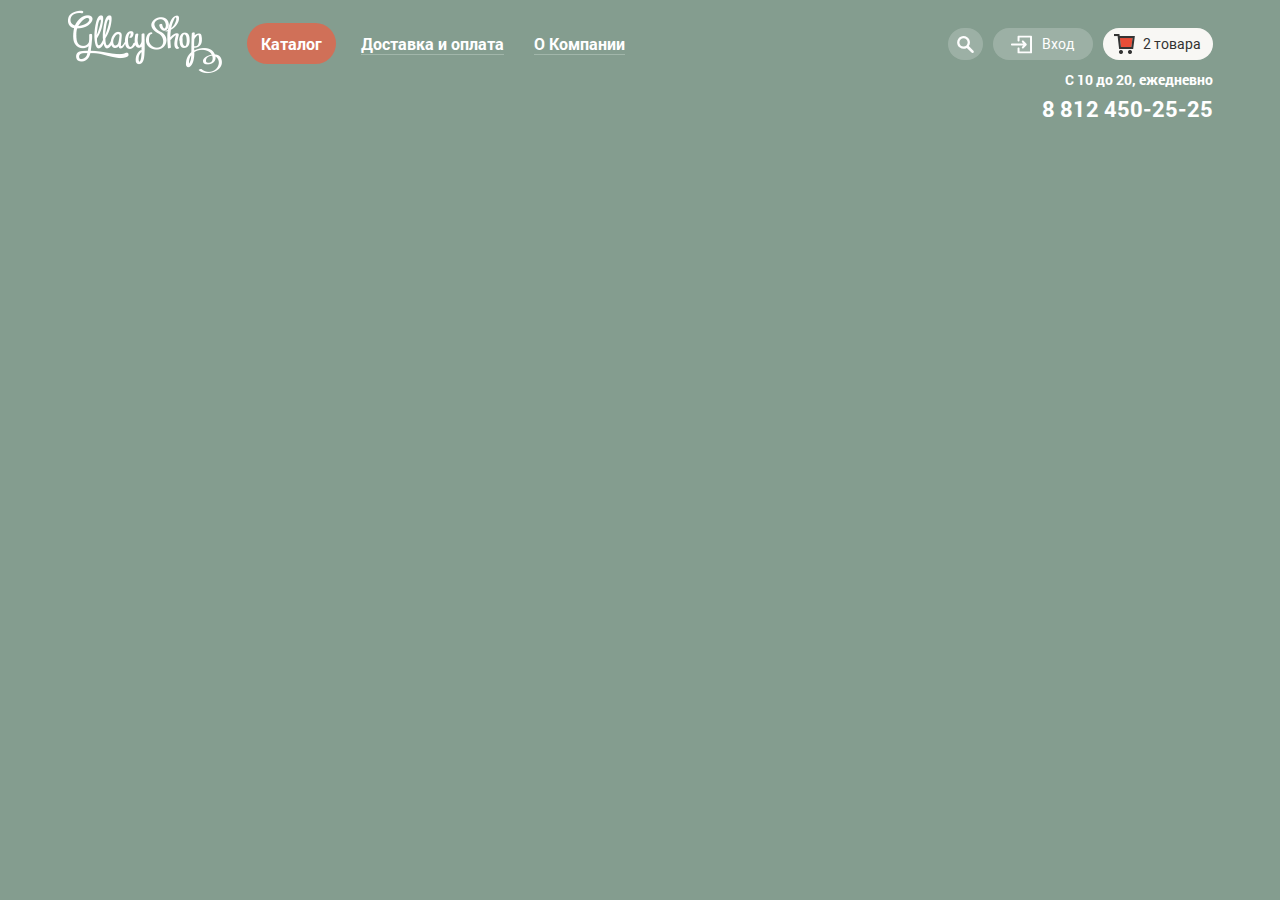
==== catalog.html @ 65743a1e "сделана корзина и написал скрипт под нее" ====
<!DOCTYPE html>
<html lang="ru">

<head>
	<meta charset="UTF-8">
	<meta name="viewport" content="width=device-width, initial-scale=1.0">
	<link rel="stylesheet" type="text/css" href="/css/normalize.css">
	<link rel="stylesheet" type="text/css" href="/css/style.css">
	<title>Каталог Gllacy</title>
</head>


<body>
	<header class="header">
		<div class="wrap">
			<nav class="header__menu">
				<ul class="menu-left">
					<li class="menu-left__item menu-left__logo"><a href="index.html"><img src="/img/header-logo.svg"
								alt="Логотип"></a>
					</li>
					<li class="menu-left__item menu-left__submenu"><a href="#"
							class="menu-left__link menu-left__active">Каталог</a>
						<ul class="submenu">
							<li class="submenu__item submenu__underline"><a href="#" class="submenu__link submenu__active">Новинки
								</a></li>
							<li class="submenu__item"><a href="#" class="submenu__link ">Сливочное</a></li>
							<li class="submenu__item"><a href="#" class="submenu__link ">Щербеты</a></li>
							<li class="submenu__item"><a href="#" class="submenu__link s">Фруктовый лед
								</a></li>
							<li class="submenu__item"><a href="#" class="submenu__link ">Мелорин
								</a></li>
						</ul>
					</li>
					<li class="menu-left__item"><a href="#" class="menu-left__link">Доставка и оплата</a></li>
					<li class="menu-left__item"><a href="#" class="menu-left__link">О Компании</a></li>
				</ul>
				<div class="menu-right-box">
					<ul class="menu-right">
						<li class="menu-right__item">
							<form action="#" class="search-form">
								<div class="btn-search">
									<input type="text" placeholder="Что ищем?">
								</div>
							</form>
							<button class="search"></button>
						</li>
						<li class="menu-right__item">
							<button class="login">Вход</button>
							<form action="#" class="login-form">
								<div class="login-box">
									<div class="input-box">
										<input type="text" placeholder="Электронная почта">
										<input type="text" placeholder="Пароль">
									</div>
									<div class="link-box">
										<button class="link-box__btn">Войти</button>
										<div class="link">
											<a href="#">Забыли пароль?</a>
											<a href="#">Новая регистрация</a>
										</div>
									</div>
								</div>
							</form>
						</li>
						<li class="menu-right__item menu-right__active"><button class="cart-active">2 товара</button>
							<form action="#" class="cart-form">
								<div class="cart-box">
									<ul class="cart-list">
										<li class="cart-list__items">
											<div class="cart-list__remove"><img src="/img/cart_close.svg" alt="Закрыть"></div>
											<div class="cart-list__img"><img src="/img/cart-img_1.png" alt="Мороженое"></div>
											<span class="cart-list__name">Пломбир с апельсиновым джемом</span>
											<span class="cart-list__weight">1,5 кг х <span class="price">200 руб.</span></span>
											<span class="cart-list__price">300 руб.</span>
										</li>
										<li class="cart-list__items">
											<div class="cart-list__remove"><img src="/img/cart_close.svg" alt="Закрыть"></div>
											<div class="cart-list__img"><img src="/img/cart-img_2.png" alt="Мороженое"></div>
											<span class="cart-list__name">Клубничный пломбир с присыпкой <br> из белого шоколада</span>
											<span class="cart-list__weight">1,5 кг х <span class="price">300 руб.</span></span>
											<span class="cart-list__price">450 руб.</span>
										</li>
									</ul>
									<span class="total">Итого: 750 руб</span>
									<button class="cart-list__btn">Оформить заказ</button>
								</div>
							</form>
						</li>
					</ul>
					<div class="time-job">
						<span class="time-job__time">С 10 до 20, ежедневно</span>
						<span class="time-job__tell">8 812 450-25-25</span>
					</div>
				</div>
			</nav>
		</div>
	</header>
	<script src="js/catalog.js"></script>
</body>

</html>
---- css/style.css ----
@font-face {
		font-family: "Roboto";
		src: url("/fonts/roboto.woff2") format("woff2"), url("/fonts/roboto.woff") format("woff");
		font-style: normal;
		font-weight: 400;
}
@font-face {
		font-family: "Roboto";
		src: url("/fonts/robotomedium.woff2") format("woff2"), url("/fonts/robotomedium.woff") format("woff");
		font-style: normal;
		font-weight: 500;
}
@font-face {
		font-family: "Roboto";
		src: url("/fonts/robotobold.woff2") format("woff2"), url("/fonts/robotobold.woff") format("woff");
		font-style: normal;
		font-weight: 700;
}
* {
		margin: 0;
		padding: 0;
		list-style: none;
		text-decoration: none;
		box-sizing: border-box;
}

body {
		color: #ffffff;
		font-family: "Roboto", sans-serif;
		font-size: 16px;
		font-weight: 400;
		background-color: #849d8f;
}

.body {
		position: relative;
}

.feedback {
		display: none;
		position: absolute;
		top: 15%;
		left: 50%;
		margin: 0 0 0 -240px;
		z-index: 200;
}

.form-feedback {
		width: 480px;
		background-color: #f8f7f4;
		border-radius: 10px;
}
.form-feedback__inner {
		position: relative;
		padding: 16px 17px 27px 24px;
}
.form-feedback__title {
		margin-bottom: 24px;
		color: #323232;
		font-size: 1.5em;
		font-weight: 500;
}
.form-feedback__close-btn {
		position: absolute;
		top: 17px;
		right: 17px;
		background-color: transparent;
		border: none;
		outline: none;
		cursor: pointer;
}
.form-feedback__input input {
		display: block;
		width: 267px;
		margin-bottom: 20px;
		padding: 12px 15px 12px 15px;
		color: #999999;
		border: 1px solid rgba(178, 178, 178, 0.52);
		background-color: #ffffff;
		border-radius: 5px;
}
.form-feedback__input input::placeholder {
		color: #999999;
}
.form-feedback__commmit {
		display: block;
		margin-bottom: 25px;
		padding: 12px 15px;
		color: #999999;
		background-color: #ffffff;
		border: 1px solid rgba(178, 178, 178, 0.52);
		border-radius: 5px;
}
.form-feedback__commmit::placeholder {
		color: #999999;
}
.form-feedback__submit {
		width: 139px;
		padding: 14px 0;
		color: #fefefe;
		font-size: 1.13em;
		font-weight: 700;
		text-align: center;
		box-shadow: 0 2px 2px rgba(172, 16, 0, 0.64);
		background-color: #e84d37;
		background-image: linear-gradient(to top, #e74a35 0%, #f26843 100%);
		border: none;
		border-radius: 30px;
		outline: none;
		transform: translateX(300px);
		cursor: pointer;
}
.form-feedback__submit:hover {
		box-shadow: 0 2px 2px #ac1000;
		background-image: linear-gradient(to top, #f17d64 0%, #f26843 100%);
}
.form-feedback__submit:active {
		box-shadow: inset 0 2px 2px #942718;
		background-image: linear-gradient(to top, #f26843 0%, #e74a35 100%);
}

.overlay {
		width: 100%;
		height: 100%;
		background-image: url("/img/overlay.png");
}

.wrap {
		width: 100%;
		max-width: 1165px;
		margin: 0 auto;
		padding-left: 10px;
		padding-right: 10px;
}

.visually-hidden {
		position: absolute;
		bottom: 0;
		left: 0;
		width: 1px;
		height: 1px;
		overflow: hidden;
		clip: rect(0 0 0 0);
}

.header__menu {
		display: flex;
		justify-content: space-between;
		padding-top: 10px;
}

.menu-left {
		width: 55.0218340611%;
		display: flex;
		justify-content: flex-start;
		align-items: center;
}
.menu-left__item {
		position: relative;
}
.menu-left__link {
		color: #ffffff;
		font-weight: 700;
		border-bottom: 1px solid #a1b6aa;
}
.menu-left__link:hover {
		padding: 10px 14px;
		color: #323232;
		text-align: center;
		background-color: #f7f6f3;
		border: none;
		border-radius: 30px;
		transition: all 0.5s ease-out;
}
.menu-left__link:active {
		box-shadow: inset 0 2px 1px #696969;
		background-color: #f8f7f4;
		transition: all 0.3s ease-out;
}
.menu-left__submenu:hover .submenu {
		display: block;
}
.menu-left__item:nth-child(3) {
		margin-left: 25px;
		margin-right: 30px;
}
.menu-left__logo {
		margin-right: 25px;
		/* 		img {
			max-width: 100%;
		} */
}

.submenu {
		position: absolute;
		top: 30px;
		left: -5px;
		z-index: 100;
		display: none;
		min-width: 145px;
		box-shadow: 0 20px 20px rgba(0, 0, 0, 0.4);
		background-color: #f8f7f4;
		border-radius: 10px;
		border-top: 3px solid #91ac9d;
}
.submenu__item {
		padding: 10px 0;
		cursor: pointer;
}
.submenu__item:not(:first-child):hover {
		background-color: #fbded7;
}
.submenu__item:not(:first-child):active {
		background-color: #f6b5a5;
}
.submenu__underline {
		position: relative;
}
.submenu__underline::after {
		position: absolute;
		top: 35px;
		left: 10px;
		content: "";
		width: 128px;
		height: 1px;
		background-color: #d1d0ce;
}
.submenu__link {
		padding-left: 20px;
		color: #323232;
		font-size: 0.85em;
}
.submenu__active {
		font-weight: 700;
}

.menu-right-box {
		width: 23.1441048035%;
		position: relative;
		display: flex;
		flex-direction: column;
		justify-content: center;
}

.time-job {
		position: absolute;
		top: 90%;
		right: 0;
		display: flex;
		flex-direction: column;
		text-align: right;
}
.time-job__time {
		margin-bottom: 8px;
		font-size: 0.87em;
		font-weight: 700;
}
.time-job__tell {
		font-size: 1.38em;
		font-weight: 700;
}

.menu-right {
		position: relative;
		display: flex;
		justify-content: space-between;
}
.menu-right__item {
		min-width: 100px;
		margin-right: 10px;
		padding: 8px 0;
		font-size: 0.87em;
		font-weight: 500;
		text-align: center;
		background-color: rgba(255, 255, 255, 0.2);
		border-radius: 20px;
		cursor: pointer;
}
.menu-right__item:first-child {
		position: relative;
		min-width: 35px;
}
.menu-right__item:nth-child(2) {
		position: relative;
}
.menu-right__item:last-child {
		margin-right: 0;
}
.menu-right__item:hover {
		background-color: #f8f7f4;
		transition: all 0.5s ease-out;
}
.menu-right__item:hover .login:before {
		background-image: url("/img/login-hover.svg");
		transition: all 0.5s ease-out;
}
.menu-right__item:hover .login {
		color: #323232;
		transition: all 0.5s ease-out;
}
.menu-right__item:hover .search {
		background-image: url("/img/loupe-hover.svg");
		transition: all 0.5s ease-out;
}
.menu-right__item:hover .cart::before {
		background-image: url("/img/cart-hover.svg");
		transition: all 0.5s ease-out;
}
.menu-right__item:hover .cart {
		color: #323232;
		transition: all 0.5s ease-out;
}
.menu-right__item:active {
		box-shadow: inset 0 2px 1px #696969;
		background-color: #f8f7f4;
		transition: all 0.3s ease-out;
}

.search {
		position: absolute;
		margin: 0;
		padding: 0;
		top: 8px;
		left: 9px;
		display: block;
		width: 17px;
		height: 17px;
		background-image: url("/img/loupe.svg");
		background-color: transparent;
		border: none;
		cursor: pointer;
}

.login {
		position: relative;
		margin-left: 21px;
		padding-left: 10px;
		color: #ffffff;
		background-color: transparent;
		border: none;
		cursor: pointer;
}

.login::before {
		position: absolute;
		top: -2px;
		left: -21px;
		display: block;
		width: 21px;
		height: 20px;
		content: "";
		background-image: url("/img/login.svg");
}

.cart {
		position: relative;
		margin-left: 21px;
		padding-left: 8px;
		color: #ffffff;
		background-color: transparent;
		border: none;
		cursor: pointer;
}

.cart::before {
		position: absolute;
		top: -2px;
		left: -21px;
		display: block;
		width: 21px;
		height: 20px;
		content: "";
		background-image: url("/img/cart.svg");
}

.btn-search {
		display: none;
		position: absolute;
		z-index: 100;
		top: 40px;
		right: 0;
		width: 341px;
		padding: 20px 15px;
		box-shadow: 0 20px 20px rgba(0, 0, 0, 0.4);
		background-color: #f8f7f4;
		border-radius: 10px;
}
.btn-search input {
		width: 100%;
		padding: 15px 0 15px 15px;
		color: #999999;
		border: 1px solid #d3d3d2;
		border-radius: 10px;
}
.btn-search input::placeholder {
		color: #999999;
		font-size: 0.87em;
		font-weight: 400;
}

.login-form {
		display: none;
		width: 280px;
		position: absolute;
		top: 35px;
		right: 2px;
		box-shadow: 0 20px 20px rgba(0, 0, 0, 0.4);
		background-color: #f8f7f4;
		border-radius: 10px;
		z-index: 100;
}

.login-box {
		width: 100%;
		padding: 20px 20px 22px 19px;
}

.input-box {
		display: flex;
		flex-direction: column;
}
.input-box input {
		width: 100%;
		margin-bottom: 20px;
		padding: 15px 0;
		padding-left: 15px;
		color: #999999;
		font-size: 0.87em;
		font-weight: 400;
		border: 1px solid #d3d3d2;
		border-radius: 10px;
}
.input-box input::placeholder {
		color: #999999;
		font-size: 1em;
		font-weight: 400;
}

.link-box {
		display: flex;
		justify-content: space-between;
}
.link-box__btn {
		min-width: 100px;
		padding: 15px 0;
		color: #fefefe;
		font-size: 1.3em;
		font-weight: 700;
		text-align: center;
		box-shadow: 0 1px 2px #ac1000;
		background-color: #e84d37;
		background-image: linear-gradient(to top, #e74a35 0%, #f26843 100%);
		border: none;
		border-radius: 18px;
		outline: none;
		cursor: pointer;
}
.link-box__btn:hover {
		box-shadow: 0 2px 2px #ac1000;
		background-color: rgba(255, 255, 255, 0.2);
		background-color: #ffffff;
		background-image: linear-gradient(to top, #e74a35 0%, #f26843 100%);
		transition: all 0.3s ease-out 0.1s;
}
.link-box__btn:active {
		box-shadow: inset 0 2px 2px #942718;
		background-color: rgba(0, 0, 0, 0.07);
		background-color: #ffffff;
		background-image: linear-gradient(to top, #f26843 0%, #e74a35 100%);
		transition: all 0.3s ease-out 0.1s;
}

.link {
		display: flex;
		flex-direction: column;
		justify-content: center;
}
.link a {
		margin-bottom: 8px;
		text-align: left;
		color: #323232;
		font-size: 0.95em;
		text-decoration: underline;
}
.link a:last-child {
		margin-bottom: 0;
}
.link a:hover, .link a:active {
		color: #e84d37;
}

.menu-left__active {
		padding: 10px 14px;
		color: #ffffff;
		text-align: center;
		background-color: #d07058;
		border: none;
		border-radius: 30px;
}

.menu-right__active {
		width: 117px;
		background-color: #f8f7f4;
}

.menu-right__active:active {
		box-shadow: inset 0 2px 1px #696969;
		background-color: #f8f7f4;
		transition: all 0.3s ease-out;
}

.cart-active {
		position: relative;
		margin-left: 21px;
		padding-left: 8px;
		color: #323232;
		background-color: transparent;
		border: none;
		cursor: pointer;
}

.cart-active::before {
		position: absolute;
		top: -2px;
		left: -21px;
		display: block;
		width: 21px;
		height: 20px;
		content: "";
		background-image: url("/img/cart_active.svg");
}

.cart-form {
		display: none;
		position: absolute;
		top: 35px;
		right: 0;
		width: 540px;
		box-shadow: 0 20px 20px rgba(0, 0, 0, 0.4);
		background-color: #f8f7f4;
		border-radius: 10px;
		z-index: 200;
}

.cart-box {
		padding: 20px 15px;
}

.cart-list {
		display: flex;
		flex-direction: column;
		border-bottom: 1px solid #cacac7;
}
.cart-list__items {
		display: flex;
		justify-content: space-between;
		align-items: center;
		margin-bottom: 15px;
		color: #323232;
		font-size: 0.93em;
		text-align: left;
		line-height: 1.3em;
}
.cart-list__items:nth-child(2) .cart-list__name {
		padding-top: 12px;
}
.cart-list__btn {
		width: 170px;
		padding: 13px 0;
		color: #fefefe;
		font-size: 1.3em;
		font-weight: 700;
		box-shadow: 0 1px 2px #ac1000;
		background-color: #e84d37;
		background-image: linear-gradient(to top, #e74a35 0%, #f26843 100%);
		border: none;
		border-radius: 30px;
		outline: none;
		transform: translateX(170px);
		cursor: pointer;
}
.cart-list__btn:hover {
		box-shadow: 0 2px 2px #ac1000;
		background-image: linear-gradient(to top, #f17d64 0%, #f26843 100%);
}
.cart-list__btn:active {
		box-shadow: inset 0 2px 2px #942718;
		background-image: linear-gradient(to top, #f26843 0%, #e74a35 100%);
}

.price {
		color: #999999;
}

.total {
		display: block;
		margin-top: 15px;
		margin-bottom: 15px;
		color: #323232;
		font-size: 1.1em;
		font-weight: 700;
		text-align: right;
}

.slider-box {
		position: relative;
		min-height: 565px;
}

.toggle-box {
		position: absolute;
		display: flex;
		bottom: 0;
		z-index: 50;
}

.toggle-off {
		display: block;
		width: 21px;
		height: 21px;
		margin-right: 10px;
		background-color: transparent;
		border: 1px solid #ffff;
		border-radius: 50%;
		cursor: pointer;
		transition: all 0.5s ease-out;
}

.toggle-off:last-child {
		margin-right: 0;
}

#radio-one:checked ~ .toggle-box .toggle-off:nth-child(1),
#radio-two:checked ~ .toggle-box .toggle-off:nth-child(2),
#radio-three:checked ~ .toggle-box .toggle-off:nth-child(3) {
		background-color: #fff;
}

#radio-one:hover ~ .toggle-box .toggle-off:nth-child(1),
#radio-two:hover ~ .toggle-box .toggle-off:nth-child(2),
#radio-three:hover ~ .toggle-box .toggle-off:nth-child(3) {
		background-color: #e0e0e0;
}

#radio-one:active ~ .toggle-box .toggle-off:nth-child(1),
#radio-two:active ~ .toggle-box .toggle-off:nth-child(2),
#radio-three:active ~ .toggle-box .toggle-off:nth-child(3) {
		background-color: #fff;
}

#radio-one:checked ~ .slider .slider__item:nth-child(1),
#radio-two:checked ~ .slider .slider__item:nth-child(2),
#radio-three:checked ~ .slider .slider__item:nth-child(3) {
		display: block;
}

.slider {
		width: 100%;
		display: flex;
		justify-content: row;
}
.slider__item:nth-child(1) {
		display: none;
}
.slider__item:nth-child(2) {
		display: none;
}
.slider__item:nth-child(3) {
		display: none;
}
.slider__title {
		position: relative;
		width: 58.2532751092%;
		margin: 0 auto;
		font-size: 3.75em;
		font-weight: 700;
		transform: translateY(350px);
		z-index: 20;
}
.slider__btn {
		position: relative;
		min-width: 280px;
		display: block;
		margin: 0 auto;
		padding: 15px 0;
		color: #ffff;
		text-shadow: 0 2px 5px rgba(160, 32, 11, 0.76);
		font-size: 2em;
		font-weight: 700;
		line-height: 1;
		text-align: center;
		box-shadow: 0 2px 2px rgba(172, 16, 0, 0.64);
		background-image: linear-gradient(to top, #e74a35 0%, #f26843 100%);
		border: none;
		outline: none;
		border-radius: 20px;
		transform: translateY(370px);
		cursor: pointer;
		z-index: 30;
}
.slider__btn:hover {
		box-shadow: 0 2px 2px #ac1000;
		background-image: linear-gradient(to top, #f17d64 0%, #f26843 100%);
}
.slider__btn:active {
		box-shadow: inset 0 2px 2px #942718;
		background-image: linear-gradient(to top, #f26843 0%, #e74a35 100%);
}

.slider-img {
		position: relative;
}
.slider-img__left {
		position: absolute;
		top: 40px;
		left: 245px;
		z-index: 4;
}
.slider-img__right {
		position: absolute;
		top: 90px;
		right: 250px;
		z-index: 2;
}
.slider-img__backlight {
		position: absolute;
		top: -80px;
		z-index: 1;
		pointer-events: none;
}

.banner-box {
		position: relative;
		display: flex;
		justify-content: space-between;
		margin: 40px 0;
		z-index: 100;
}

.banner__inner {
		padding: 20px;
}
.banner__title {
		margin-bottom: 20px;
		text-align: left;
		font-size: 2.19em;
		font-weight: 700;
}
.banner__text {
		margin-bottom: 45px;
		text-align: left;
		font-size: 1.13em;
		font-weight: 700;
}
.banner__btn {
		min-width: 165px;
		padding: 15px 0;
		color: #ffffff;
		text-align: center;
		font-size: 1.13em;
		font-weight: 700;
		box-shadow: 0 2px 2px rgba(172, 16, 0, 0.64);
		background-image: linear-gradient(to top, #e74a35 0%, #f26843 100%);
		border: none;
		border-radius: 20px;
		outline: none;
		transform: translateX(355px);
		cursor: pointer;
}
.banner__btn-right {
		min-width: 189px;
		transform: translateX(333px);
}
.banner__btn:hover {
		box-shadow: 0 2px 2px #ac1000;
		background-image: linear-gradient(to top, #f17d64 0%, #f26843 100%);
}
.banner__btn:active {
		box-shadow: inset 0 2px 2px #942718;
		background-image: linear-gradient(to top, #f26843 0%, #e74a35 100%);
}

.banner-left {
		flex-basis: 50%;
		margin-right: 20px;
		background-image: url("/img/banner_01.png");
		background-repeat: no-repeat;
}

.banner-right {
		flex-basis: 50%;
		background-image: url("/img/banner_02.png");
		background-repeat: no-repeat;
}

.ice-cream {
		margin-bottom: 40px;
}
.ice-cream__container {
		display: flex;
		justify-content: space-between;
}
.ice-cream__link {
		color: #ffff;
		font-weight: 500;
		border-bottom: 1px solid #8fa699;
}
.ice-cream__link:hover {
		color: #ffbc9e;
}
.ice-cream__link:active {
		color: #ffbc9e;
		border-bottom: none;
}

.ice-cream-item {
		flex-basis: 50%;
		margin-right: 25px;
		text-align: center;
}

.ice-cream-item:last-child {
		margin-right: 0;
}

.icer-cream__img {
		position: relative;
		margin-bottom: 20px;
		text-align: left;
}

.ice-cream-price {
		position: absolute;
		left: 0;
		bottom: 0;
		font-size: 2.63em;
		font-weight: 700;
		text-shadow: 1px 1px 3px rgba(49, 50, 53, 0.5);
}

.ice-cream-weight {
		font-size: 0.76em;
		font-weight: 700;
		text-shadow: 1px 1px 3px rgba(49, 50, 53, 0.5);
}

.img-hit {
		position: absolute;
		top: 0;
		left: 0;
}

.shop-gllacy {
		width: 100%;
		margin-bottom: 40px;
}
.shop-gllacy__inner {
		display: flex;
		flex-direction: column;
		padding: 25px;
		color: #323232;
		background-image: url("/img/shop_wafer.png");
		background-repeat: no-repeat;
}
.shop-gllacy__container {
		display: flex;
		justify-content: space-between;
}
.shop-gllacy__left {
		flex-basis: 50%;
		margin-right: 30px;
}
.shop-gllacy__right {
		flex-basis: 50%;
}
.shop-gllacy__title {
		margin-top: 0;
		margin-bottom: 25px;
		font-size: 1.5em;
		font-weight: 500;
}
.shop-gllacy__text {
		position: relative;
		margin-left: 50px;
		padding-left: 8px;
		line-height: 1.3em;
}
.shop-gllacy__text:nth-child(1) {
		margin-bottom: 30px;
}

.ice::before {
		display: block;
		position: absolute;
		top: -15px;
		left: -50px;
		width: 49px;
		height: 49px;
		content: "";
		background-image: url("/img/shop_1.svg");
}

.cow::before {
		display: block;
		position: absolute;
		top: -15px;
		left: -50px;
		width: 49px;
		height: 49px;
		content: "";
		background-image: url("/img/shop_3.svg");
}

.leaflet::before {
		display: block;
		position: absolute;
		top: -15px;
		left: -50px;
		width: 49px;
		height: 49px;
		content: "";
		background-image: url("/img/shop_2.svg");
}

.thermometer::before {
		display: block;
		position: absolute;
		top: -15px;
		left: -50px;
		width: 49px;
		height: 49px;
		content: "";
		background-image: url("/img/shop_4.svg");
}

.blog-box {
		display: flex;
		justify-content: space-between;
		margin-bottom: 40px;
}

.blog {
		flex-basis: 50%;
		margin-right: 20px;
		background-image: url("/img/blog_1.png");
		background-repeat: no-repeat;
}
.blog__title {
		display: block;
		margin-bottom: 15px;
		color: #323232;
		text-align: left;
		font-weight: 500;
}
.blog__link {
		display: inline-block;
		width: 300px;
		color: #323232;
		font-size: 1.5em;
		font-weight: 700;
		line-height: 1.3em;
		text-decoration: underline;
}

.blog-inner {
		padding: 20px 20px 75px 20px;
}

.mailing {
		flex-basis: 50%;
		padding: 5px 0;
		padding-left: 5px;
		padding-right: 10px;
		background-image: url("/img/blog_2.png");
		background-repeat: no-repeat;
}
.mailing__text {
		margin-bottom: 35px;
		color: #5a5a5a;
		line-height: 1.3em;
}
.mailing__input {
		min-width: 69.2456479691%;
		padding: 15px;
		color: #999999;
		font-weight: 400;
		border: 1px solid #d7d7d7;
		border-radius: 10px;
}
.mailing__input::placeholder {
		color: #999999;
		font-weight: 400;
}
.mailing__btn {
		width: 133px;
		margin-left: 10px;
		padding: 15px 0;
		color: #fefefe;
		font-size: 1.13em;
		font-weight: 700;
		text-align: center;
		box-shadow: 0 2px 2px rgba(172, 16, 0, 0.64);
		background-color: #e84d37;
		background-image: linear-gradient(to top, #e74a35 0%, #f26843 100%);
		border: none;
		outline: none;
		border-radius: 30px;
		cursor: pointer;
}
.mailing__btn:hover {
		box-shadow: 0 2px 2px #ac1000;
		background-image: linear-gradient(to top, #f17d64 0%, #f26843 100%);
}
.mailing__btn:active {
		box-shadow: inset 0 2px 2px #942718;
		background-image: linear-gradient(to top, #f26843 0%, #e74a35 100%);
}

.mailing-inner {
		height: 100%;
		margin: 0 auto;
		padding-top: 35px;
		padding-left: 15px;
		background-color: #f8f7f4;
		border-radius: 10px;
}

.footer-top-box {
		position: relative;
		width: 100%;
}
.footer-top-box__address {
		position: absolute;
		top: 10%;
		right: 150px;
		max-width: 302px;
		background-color: #fdfdfc;
		border-radius: 10px;
}
.footer-top-box__inner {
		padding: 30px 25px;
		color: #323232;
}
.footer-top-box__text {
		font-size: 0.87em;
		line-height: 1.5em;
}
.footer-top-box__text strong {
		display: block;
		margin-bottom: 20px;
		font-size: 1.3em;
		line-height: 1.5em;
}
.footer-top-box__text:last-of-type {
		margin-bottom: 25px;
}
.footer-top-box__btn {
		width: 100%;
		padding: 12px;
		color: #fefefe;
		font-size: 1.14em;
		font-weight: 700;
		background-color: #e84d37;
		background-image: linear-gradient(to top, #e74a35 0%, #f26843 100%);
		border: none;
		border-radius: 20px;
		outline: none;
		cursor: pointer;
}
.footer-top-box__btn:hover {
		box-shadow: 0 2px 2px #ac1000;
		background-image: linear-gradient(to top, #f17d64 0%, #f26843 100%);
}
.footer-top-box__btn:active {
		box-shadow: inset 0 2px 2px #942718;
		background-image: linear-gradient(to top, #f26843 0%, #e74a35 100%);
}

.footer-top__text .footer-tel {
		margin-bottom: 0;
}

.footer-down-box {
		margin-top: 20px;
		margin-bottom: 25px;
}

.footer-down-container {
		display: flex;
		justify-content: space-between;
		align-items: center;
}
.footer-down-container__social {
		width: 16.5938864629%;
}
.footer-down-container__social-link {
		display: inline-block;
		width: 36px;
		height: 36px;
		margin-right: 10px;
		background-color: transparent;
		border: 2px solid #c1cec7;
		border-radius: 50%;
}
.footer-down-container__social-link:last-child {
		margin-right: 0;
}
.footer-down-container__social-tw {
		background-image: url("/img/tw.svg");
		background-repeat: no-repeat;
		background-position: 50% 50%;
		opacity: 0.8;
}
.footer-down-container__social-inst {
		background-image: url("/img/ins.svg");
		background-repeat: no-repeat;
		background-position: 50% 50%;
		opacity: 0.8;
}
.footer-down-container__social-fb {
		background-image: url("/img/fb.svg");
		background-repeat: no-repeat;
		background-position: 50% 50%;
		opacity: 0.8;
}
.footer-down-container__social-vk {
		background-image: url("/img/vk.svg");
		background-repeat: no-repeat;
		background-position: 50% 50%;
		opacity: 0.8;
}
.footer-down-container__social-tw:hover, .footer-down-container__social-inst:hover, .footer-down-container__social-fb:hover, .footer-down-container__social-vk:hover {
		opacity: 1;
}
.footer-down-container__social-tw:active, .footer-down-container__social-inst:active, .footer-down-container__social-fb:active, .footer-down-container__social-vk:active {
		opacity: 0.9;
}
.footer-down-container__link {
		width: 28.8209606987%;
}
.footer-down-container__link-item {
		position: relative;
		display: inline-block;
		margin-left: 20px;
		color: #ffffff;
		font-size: 0.85em;
		text-align: left;
		line-height: 1.5em;
		border-bottom: 1px solid #8fa699;
}
.footer-down-container__link-item:nth-child(1)::before {
		position: absolute;
		top: 3px;
		left: -20px;
		display: block;
		width: 15px;
		height: 13px;
		content: "";
		background-image: url("/img/footer_heart.svg");
		background-repeat: no-repeat;
		background-position: 50% 50%;
}
.footer-down-container__link-item:nth-child(4) {
		margin-left: 25px;
}
.footer-down-container__link-item:hover {
		color: #ffbc9e;
}
.footer-down-container__link-item:active {
		color: #ffbc9e;
		border-bottom: none;
}
.footer-down-container__logo {
		width: 16.5938864629%;
}
.footer-down-container__logo-link {
		display: block;
		margin-bottom: 5px;
}
.footer-down-container__logo-link:last-child {
		color: #fefefe;
		font-size: 0.75em;
}
.footer-down-container__logo-link:hover, .footer-down-container__logo-link:active {
		color: #ffbc9e;
}
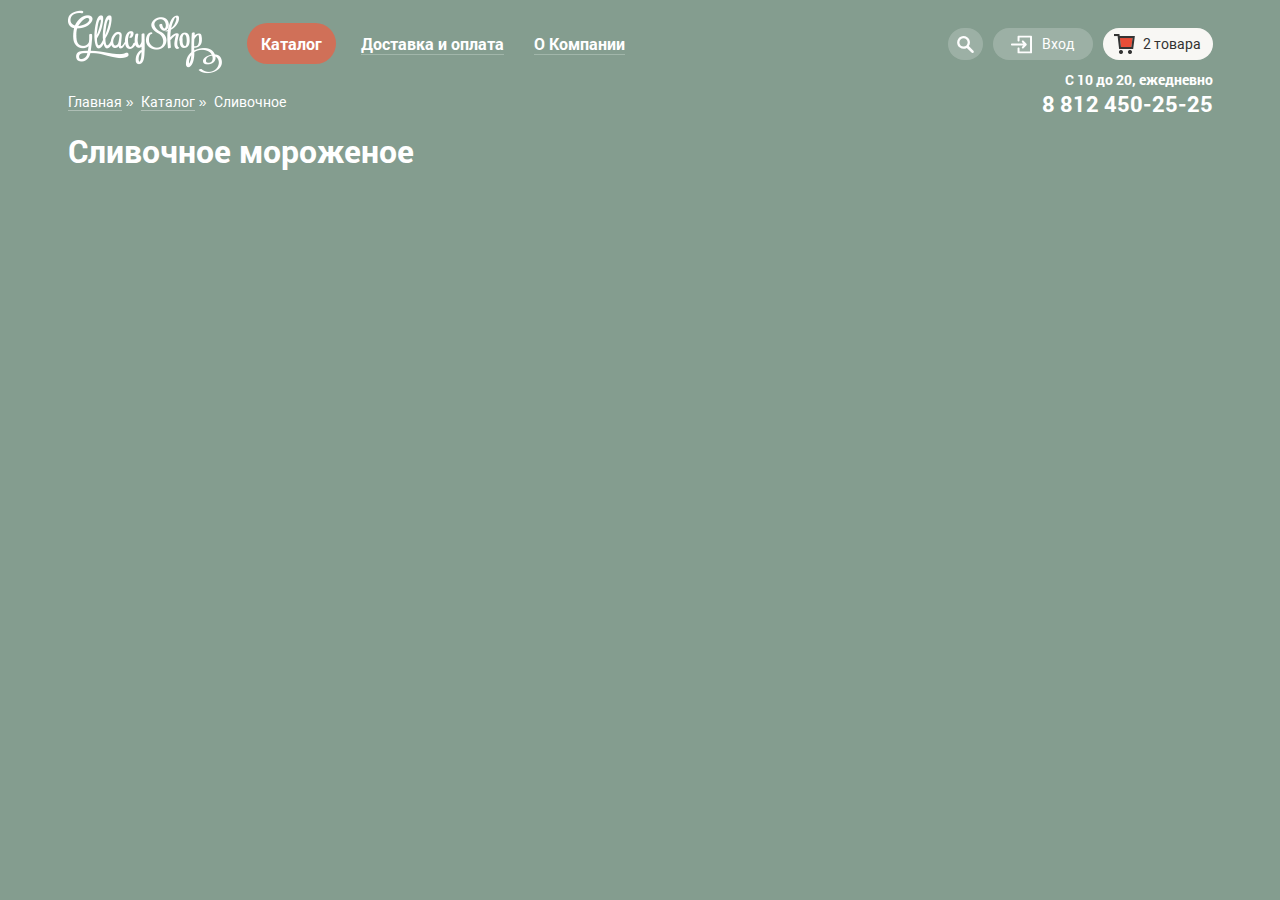
==== commit 0b84100f: "изменены относительные пути" ====
--- a/catalog.html
+++ b/catalog.html
@@ -95,6 +95,21 @@
 			</nav>
 		</div>
 	</header>
+
+	<main class="main">
+		<div class="wrap">
+			<div class="navigation">
+				<a href="#" class="navigation__item"><span>Главная</span></a>
+				<a href="#" class="navigation__item"><span>Каталог</span></a>
+				<a href="#" class="navigation__item"><span>Сливочное</span></a>
+			</div>
+			<div class="filter">
+				<h1 class="filter__title">Сливочное мороженое</h1>
+				<form action="#" class="filter__form">
+				</form>
+			</div>
+		</div>
+	</main>
 	<script src="js/catalog.js"></script>
 </body>
 
--- a/css/style.css
+++ b/css/style.css
@@ -1,3 +1,4 @@
+@charset "UTF-8";
 @font-face {
 		font-family: "Roboto";
 		src: url("/fonts/roboto.woff2") format("woff2"), url("/fonts/roboto.woff") format("woff");
@@ -251,7 +252,7 @@
 		text-align: right;
 }
 .time-job__time {
-		margin-bottom: 8px;
+		margin-bottom: 3px;
 		font-size: 0.87em;
 		font-weight: 700;
 }
@@ -1025,6 +1026,28 @@
 		border-radius: 10px;
 }
 
+.navigation {
+		margin-top: 15px;
+}
+.navigation__item {
+		position: relative;
+		margin-right: 15px;
+		color: #ffffff;
+		font-size: 0.87em;
+		border-bottom: 1px solid #aebeb5;
+}
+.navigation__item:not(:last-child)::after {
+		position: absolute;
+		top: 0;
+		right: -12px;
+		display: block;
+		content: "»";
+}
+.navigation__item:last-child {
+		border-bottom: none;
+		margin-right: 0;
+}
+
 .footer-top-box {
 		position: relative;
 		width: 100%;
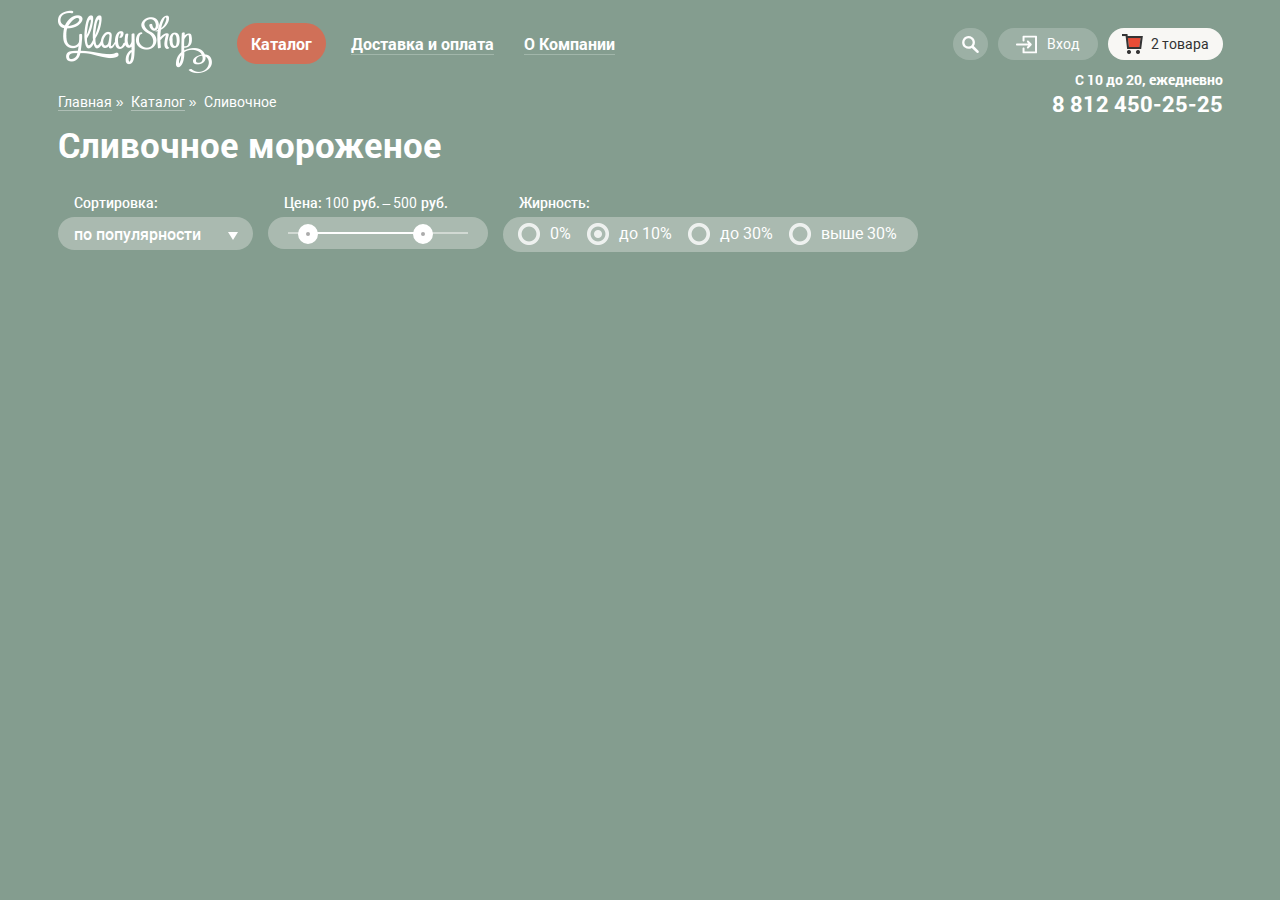
==== commit 0786f426: "сделан верхний фильтр" ====
--- a/catalog.html
+++ b/catalog.html
@@ -4,8 +4,9 @@
 <head>
 	<meta charset="UTF-8">
 	<meta name="viewport" content="width=device-width, initial-scale=1.0">
-	<link rel="stylesheet" type="text/css" href="/css/normalize.css">
-	<link rel="stylesheet" type="text/css" href="/css/style.css">
+	<meta http-equiv="X-UA-Compatible" content="ie=edge">
+	<link rel="stylesheet" type="text/css" href="css/normalize.css">
+	<link rel="stylesheet" type="text/css" href="css/style.css">
 	<title>Каталог Gllacy</title>
 </head>
 
@@ -15,7 +16,7 @@
 		<div class="wrap">
 			<nav class="header__menu">
 				<ul class="menu-left">
-					<li class="menu-left__item menu-left__logo"><a href="index.html"><img src="/img/header-logo.svg"
+					<li class="menu-left__item menu-left__logo"><a href="index.html"><img src="img/header-logo.svg"
 								alt="Логотип"></a>
 					</li>
 					<li class="menu-left__item menu-left__submenu"><a href="#"
@@ -67,15 +68,15 @@
 								<div class="cart-box">
 									<ul class="cart-list">
 										<li class="cart-list__items">
-											<div class="cart-list__remove"><img src="/img/cart_close.svg" alt="Закрыть"></div>
-											<div class="cart-list__img"><img src="/img/cart-img_1.png" alt="Мороженое"></div>
+											<div class="cart-list__remove"><img src="img/cart_close.svg" alt="Закрыть"></div>
+											<div class="cart-list__img"><img src="img/cart-img_1.png" alt="Мороженое"></div>
 											<span class="cart-list__name">Пломбир с апельсиновым джемом</span>
 											<span class="cart-list__weight">1,5 кг х <span class="price">200 руб.</span></span>
 											<span class="cart-list__price">300 руб.</span>
 										</li>
 										<li class="cart-list__items">
-											<div class="cart-list__remove"><img src="/img/cart_close.svg" alt="Закрыть"></div>
-											<div class="cart-list__img"><img src="/img/cart-img_2.png" alt="Мороженое"></div>
+											<div class="cart-list__remove"><img src="img/cart_close.svg" alt="Закрыть"></div>
+											<div class="cart-list__img"><img src="img/cart-img_2.png" alt="Мороженое"></div>
 											<span class="cart-list__name">Клубничный пломбир с присыпкой <br> из белого шоколада</span>
 											<span class="cart-list__weight">1,5 кг х <span class="price">300 руб.</span></span>
 											<span class="cart-list__price">450 руб.</span>
@@ -106,6 +107,52 @@
 			<div class="filter">
 				<h1 class="filter__title">Сливочное мороженое</h1>
 				<form action="#" class="filter__form">
+					<div class="filter-up">
+
+						<div class="filter-sort">
+							<h3 class="filter-sort__title">Сортировка:</h3>
+							<ul class="filter-sort__list">
+								<li class="filter-sort__item">по популярности
+									<ul class="filter-sort__sublist">
+										<li class="filter-sort__sublist-item">по популярности</li>
+										<li class="filter-sort__sublist-item">сначала недорогие</li>
+										<li class="filter-sort__sublist-item">сначала дорогие</li>
+										<li class="filter-sort__sublist-item">по жирности</li>
+									</ul>
+								</li>
+							</ul>
+						</div>
+
+						<div class="filter-price">
+							<p class="filter-price__sort">
+								<span class="price-title">Цена:</span>
+								<input type="text" class="price-min" placeholder="100"> руб.
+								<span class="price-dash"> – </span>
+								<input type="text" class="price-max" placeholder="500"> руб.
+								</p>
+								<div class="control-box">
+									<div class="control-basic">
+										<div class="control-basic_white"></div>
+									</div>
+									<div class="range-toggle range-toggle-min"></div>
+									<div class="range-toggle range-toggle-max"></div>
+								</div>
+						</div>
+
+						<div class="filter-fat">
+							<h3 class="filter-fat__title">Жирность:</h3>
+								<div class="fat-box">
+									<input type="radio" name="fat" id="fat-0" class="visually-hidden">
+									<input type="radio" name="fat" id="fat-10" class="visually-hidden" checked>
+									<input type="radio" name="fat" id="fat-30" class="visually-hidden">
+									<input type="radio" name="fat" id="fat-50" class="visually-hidden">
+									<label for="fat-0" class="fat-radio fat-0">0%</label>
+									<label for="fat-10" class="fat-radio fat-10">до 10%</label>
+									<label for="fat-30" class="fat-radio fat-30">до 30%</label>
+									<label for="fat-50" class="fat-radio fat-50">выше 30%</label>
+								</div>
+						</div>
+					</div>
 				</form>
 			</div>
 		</div>
--- a/css/style.css
+++ b/css/style.css
@@ -22,7 +22,6 @@
 		padding: 0;
 		list-style: none;
 		text-decoration: none;
-		box-sizing: border-box;
 }
 
 body {
@@ -1048,6 +1047,219 @@
 		margin-right: 0;
 }
 
+.filter__title {
+		margin-top: 13px;
+		margin-bottom: 30px;
+		font-size: 2.2em;
+		font-weight: 700;
+}
+
+.filter__form {
+		width: 100%;
+		display: flex;
+		flex-direction: column;
+}
+
+.filter-up {
+		display: flex;
+}
+
+.filter-sort {
+		width: 195px;
+		display: flex;
+		flex-direction: column;
+		margin-right: 15px;
+}
+.filter-sort__title {
+		margin-bottom: 6px;
+		padding-left: 16px;
+		font-size: 0.87em;
+		font-weight: 500;
+}
+.filter-sort__list {
+		width: 100%;
+}
+.filter-sort__item {
+		position: relative;
+		padding-top: 14px;
+		padding-left: 16px;
+		padding-bottom: 11px;
+		color: #ffffff;
+		font-weight: 500;
+		background-color: #aabab0;
+		line-height: 0.5em;
+		border-radius: 20px;
+		cursor: pointer;
+		transition: all 0.2s linear;
+}
+.filter-sort__item::after {
+		display: block;
+		content: "";
+		position: absolute;
+		top: 15px;
+		right: 15px;
+		width: 0;
+		height: 0;
+		border-left: 5px solid transparent;
+		border-right: 5px solid transparent;
+		border-top: 8px solid #ffffff;
+}
+.filter-sort__item:hover {
+		color: #323232;
+}
+.filter-sort__item:hover::after {
+		border-top: 8px solid #323232;
+}
+.filter-sort__sublist {
+		display: none;
+		width: 192px;
+		position: absolute;
+		top: 33px;
+		left: 0;
+		background-color: #ffffff;
+}
+.filter-sort__sublist-item {
+		padding: 10px 0;
+		padding-left: 20px;
+		color: #323232;
+		font-size: 0.87em;
+		cursor: pointer;
+}
+.filter-sort__sublist-item:hover {
+		color: #fff;
+		background-color: #1e90ff;
+}
+
+.filter-price {
+		width: 220px;
+		margin-right: 15px;
+}
+.filter-price__sort {
+		width: 185px;
+		margin-bottom: 6px;
+		padding-left: 16px;
+		font-size: 0.87em;
+		font-weight: 500;
+}
+
+.price-min,
+.price-max {
+		width: 25px;
+		color: #ffffff;
+		border: none;
+		outline: none;
+		background-color: transparent;
+}
+
+.price-min::placeholder,
+.price-max::placeholder {
+		color: #ffffff;
+}
+
+.control-box {
+		position: relative;
+		width: 220px;
+		padding: 15px 20px;
+		background-color: #aabab0;
+		border-radius: 20px;
+		box-sizing: border-box;
+}
+.control-box .range-toggle {
+		position: absolute;
+		top: 7px;
+		width: 4px;
+		height: 4px;
+		background: #ababab;
+		border: 8px solid #ffffff;
+		border-radius: 50%;
+		cursor: pointer;
+		transition: all 0.15s linear;
+}
+.control-box .range-toggle:hover {
+		top: 5px;
+		border: 9px solid #ffffff;
+}
+.control-box .range-toggle-min {
+		left: 30px;
+}
+.control-box .range-toggle-max {
+		right: 55px;
+}
+
+.control-basic {
+		width: 100%;
+		height: 2px;
+		background-color: #d1d9d3;
+}
+.control-basic_white {
+		height: 2px;
+		margin-left: 13px;
+		margin-right: 53px;
+		background-color: #fff;
+}
+
+.filter-fat {
+		width: 415px;
+}
+.filter-fat__title {
+		margin-bottom: 6px;
+		padding-left: 16px;
+		font-size: 0.87em;
+		font-weight: 500;
+}
+
+.fat-box {
+		width: 100%;
+		padding: 8px 15px;
+		background-color: #aabab0;
+		border-radius: 20px;
+		box-sizing: border-box;
+}
+
+.fat-radio {
+		display: inline-block;
+		position: relative;
+		margin-right: 12px;
+		margin-left: 22px;
+		padding-left: 10px;
+		cursor: pointer;
+}
+
+.fat-radio:last-child {
+		margin-right: 0;
+}
+
+.fat-radio::before {
+		position: absolute;
+		top: -2px;
+		left: -22px;
+		display: block;
+		content: "";
+		width: 22px;
+		height: 22px;
+		background-image: url("../img/radio-off.png");
+		opacity: 0.8;
+		cursor: pointer;
+}
+
+.fat-radio:hover::before {
+		opacity: 1;
+}
+
+#fat-0:checked ~ .fat-0::before,
+#fat-10:checked ~ .fat-10::before,
+#fat-30:checked ~ .fat-30::before,
+#fat-50:checked ~ .fat-50::before {
+		background-image: url("../img/radio-on.png");
+}
+
+#fat-0:disabled ~ .fat-0::before,
+#fat-10:disabled ~ .fat-10::before,
+#fat-30:disabled ~ .fat-30::before,
+#fat-50:disabled ~ .fat-50::before {
+		opacity: 0.4;
+}
+
 .footer-top-box {
 		position: relative;
 		width: 100%;
@@ -1114,15 +1326,15 @@
 		align-items: center;
 }
 .footer-down-container__social {
-		width: 16.5938864629%;
+		width: 17.4672489083%;
 }
 .footer-down-container__social-link {
 		display: inline-block;
-		width: 36px;
-		height: 36px;
+		width: 32px;
+		height: 32px;
 		margin-right: 10px;
 		background-color: transparent;
-		border: 2px solid #c1cec7;
+		border: 3px solid #c1cec7;
 		border-radius: 50%;
 }
 .footer-down-container__social-link:last-child {
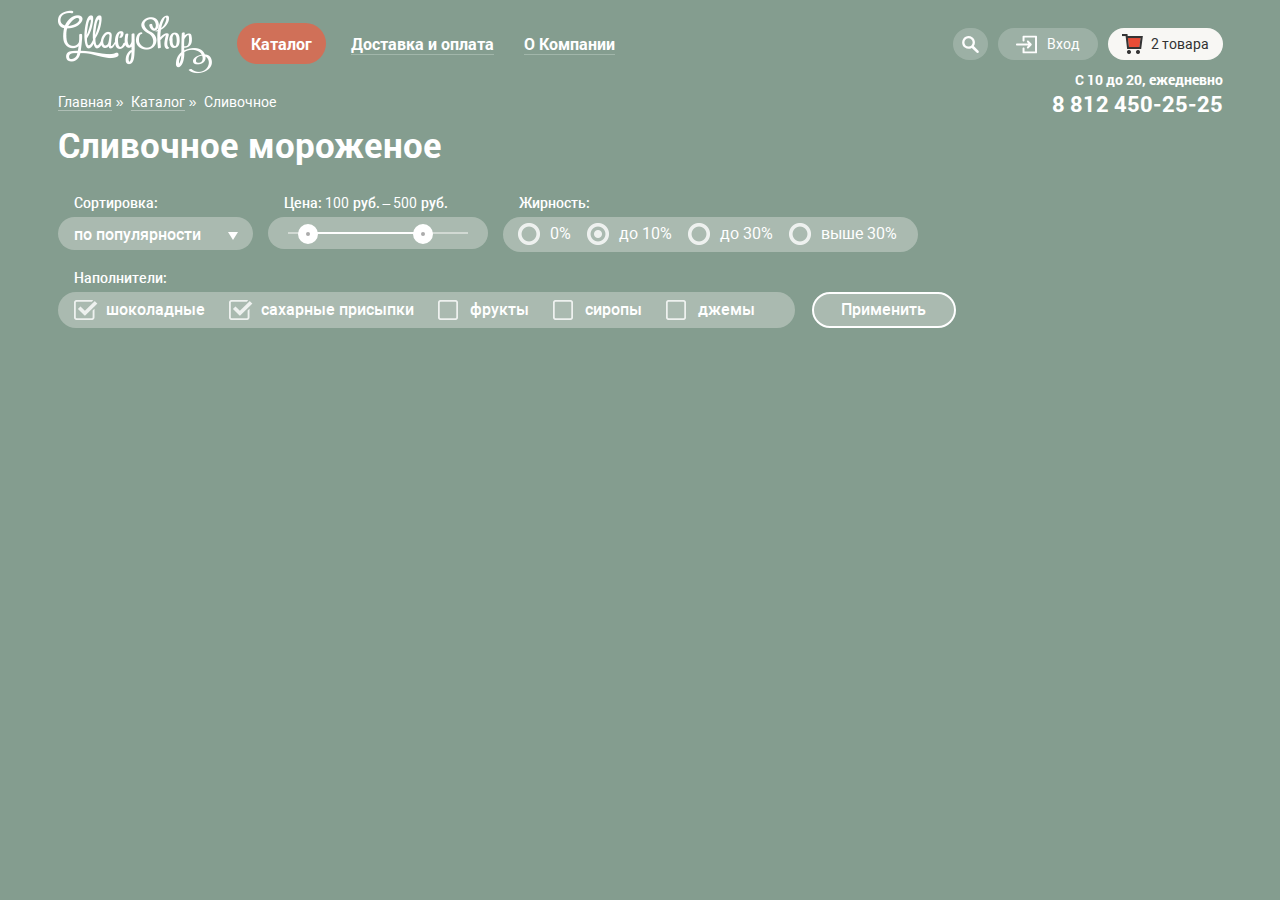
==== commit 5ec3f05c: "сделат нижний фильтр" ====
--- a/catalog.html
+++ b/catalog.html
@@ -22,7 +22,8 @@
 					<li class="menu-left__item menu-left__submenu"><a href="#"
 							class="menu-left__link menu-left__active">Каталог</a>
 						<ul class="submenu">
-							<li class="submenu__item submenu__underline"><a href="#" class="submenu__link submenu__active">Новинки
+							<li class="submenu__item submenu__underline"><a href="#"
+									class="submenu__link submenu__active">Новинки
 								</a></li>
 							<li class="submenu__item"><a href="#" class="submenu__link ">Сливочное</a></li>
 							<li class="submenu__item"><a href="#" class="submenu__link ">Щербеты</a></li>
@@ -68,17 +69,24 @@
 								<div class="cart-box">
 									<ul class="cart-list">
 										<li class="cart-list__items">
-											<div class="cart-list__remove"><img src="img/cart_close.svg" alt="Закрыть"></div>
-											<div class="cart-list__img"><img src="img/cart-img_1.png" alt="Мороженое"></div>
+											<div class="cart-list__remove"><img src="img/cart_close.svg" alt="Закрыть">
+											</div>
+											<div class="cart-list__img"><img src="img/cart-img_1.png" alt="Мороженое">
+											</div>
 											<span class="cart-list__name">Пломбир с апельсиновым джемом</span>
-											<span class="cart-list__weight">1,5 кг х <span class="price">200 руб.</span></span>
+											<span class="cart-list__weight">1,5 кг х <span class="price">200
+													руб.</span></span>
 											<span class="cart-list__price">300 руб.</span>
 										</li>
 										<li class="cart-list__items">
-											<div class="cart-list__remove"><img src="img/cart_close.svg" alt="Закрыть"></div>
-											<div class="cart-list__img"><img src="img/cart-img_2.png" alt="Мороженое"></div>
-											<span class="cart-list__name">Клубничный пломбир с присыпкой <br> из белого шоколада</span>
-											<span class="cart-list__weight">1,5 кг х <span class="price">300 руб.</span></span>
+											<div class="cart-list__remove"><img src="img/cart_close.svg" alt="Закрыть">
+											</div>
+											<div class="cart-list__img"><img src="img/cart-img_2.png" alt="Мороженое">
+											</div>
+											<span class="cart-list__name">Клубничный пломбир с присыпкой <br> из белого
+												шоколада</span>
+											<span class="cart-list__weight">1,5 кг х <span class="price">300
+													руб.</span></span>
 											<span class="cart-list__price">450 руб.</span>
 										</li>
 									</ul>
@@ -129,29 +137,48 @@
 								<input type="text" class="price-min" placeholder="100"> руб.
 								<span class="price-dash"> – </span>
 								<input type="text" class="price-max" placeholder="500"> руб.
-								</p>
-								<div class="control-box">
-									<div class="control-basic">
-										<div class="control-basic_white"></div>
-									</div>
-									<div class="range-toggle range-toggle-min"></div>
-									<div class="range-toggle range-toggle-max"></div>
+							</p>
+							<div class="control-box">
+								<div class="control-basic">
+									<div class="control-basic_white"></div>
 								</div>
+								<div class="range-toggle range-toggle-min"></div>
+								<div class="range-toggle range-toggle-max"></div>
+							</div>
 						</div>
 
 						<div class="filter-fat">
 							<h3 class="filter-fat__title">Жирность:</h3>
-								<div class="fat-box">
-									<input type="radio" name="fat" id="fat-0" class="visually-hidden">
-									<input type="radio" name="fat" id="fat-10" class="visually-hidden" checked>
-									<input type="radio" name="fat" id="fat-30" class="visually-hidden">
-									<input type="radio" name="fat" id="fat-50" class="visually-hidden">
-									<label for="fat-0" class="fat-radio fat-0">0%</label>
-									<label for="fat-10" class="fat-radio fat-10">до 10%</label>
-									<label for="fat-30" class="fat-radio fat-30">до 30%</label>
-									<label for="fat-50" class="fat-radio fat-50">выше 30%</label>
-								</div>
+							<div class="fat-box">
+								<input type="radio" name="fat" id="fat-0" class="visually-hidden">
+								<input type="radio" name="fat" id="fat-10" class="visually-hidden" checked>
+								<input type="radio" name="fat" id="fat-30" class="visually-hidden">
+								<input type="radio" name="fat" id="fat-50" class="visually-hidden">
+								<label for="fat-0" class="fat-radio fat-0">0%</label>
+								<label for="fat-10" class="fat-radio fat-10">до 10%</label>
+								<label for="fat-30" class="fat-radio fat-30">до 30%</label>
+								<label for="fat-50" class="fat-radio fat-50">выше 30%</label>
+							</div>
 						</div>
+					</div>
+					<div class="filter-down">
+						<fieldset class="fillers">
+							<legend class="fillers__title">Наполнители:</legend>
+							<input type="checkbox" name="filler-1" class="visually-hidden" id="filler-1" checked>
+							<input type="checkbox" name="filler-2" class="visually-hidden" id="filler-2" checked>
+							<input type="checkbox" name="filler-3" class="visually-hidden" id="filler-3">
+							<input type="checkbox" name="filler-4" class="visually-hidden" id="filler-4">
+							<input type="checkbox" name="filler-4" class="visually-hidden" id="filler-5">
+							<div class="fillers-box">
+								<label for="filler-1" class="fillers__item filler-1">шоколадные</label>
+								<label for="filler-2" class="fillers__item filler-2">сахарные присыпки</label>
+								<label for="filler-3" class="fillers__item filler-3">фрукты</label>
+								<label for="filler-4" class="fillers__item filler-4">сиропы</label>
+								<label for="filler-5" class="fillers__item filler-5">джемы</label>
+							</div>
+							<button class="filter-down__btn">Применить</button>
+						</fieldset>
+
 					</div>
 				</form>
 			</div>
--- a/css/style.css
+++ b/css/style.css
@@ -122,7 +122,7 @@
 .overlay {
 		width: 100%;
 		height: 100%;
-		background-image: url("/img/overlay.png");
+		background-image: url("../img/overlay.png");
 }
 
 .wrap {
@@ -291,7 +291,7 @@
 		transition: all 0.5s ease-out;
 }
 .menu-right__item:hover .login:before {
-		background-image: url("/img/login-hover.svg");
+		background-image: url("../img/login-hover.svg");
 		transition: all 0.5s ease-out;
 }
 .menu-right__item:hover .login {
@@ -299,11 +299,11 @@
 		transition: all 0.5s ease-out;
 }
 .menu-right__item:hover .search {
-		background-image: url("/img/loupe-hover.svg");
+		background-image: url("../img/loupe-hover.svg");
 		transition: all 0.5s ease-out;
 }
 .menu-right__item:hover .cart::before {
-		background-image: url("/img/cart-hover.svg");
+		background-image: url("../img/cart-hover.svg");
 		transition: all 0.5s ease-out;
 }
 .menu-right__item:hover .cart {
@@ -325,7 +325,7 @@
 		display: block;
 		width: 17px;
 		height: 17px;
-		background-image: url("/img/loupe.svg");
+		background-image: url("../img/loupe.svg");
 		background-color: transparent;
 		border: none;
 		cursor: pointer;
@@ -349,7 +349,7 @@
 		width: 21px;
 		height: 20px;
 		content: "";
-		background-image: url("/img/login.svg");
+		background-image: url("../img/login.svg");
 }
 
 .cart {
@@ -370,7 +370,7 @@
 		width: 21px;
 		height: 20px;
 		content: "";
-		background-image: url("/img/cart.svg");
+		background-image: url("../img/cart.svg");
 }
 
 .btn-search {
@@ -391,6 +391,7 @@
 		color: #999999;
 		border: 1px solid #d3d3d2;
 		border-radius: 10px;
+		box-sizing: border-box;
 }
 .btn-search input::placeholder {
 		color: #999999;
@@ -413,6 +414,7 @@
 .login-box {
 		width: 100%;
 		padding: 20px 20px 22px 19px;
+		box-sizing: border-box;
 }
 
 .input-box {
@@ -429,6 +431,7 @@
 		font-weight: 400;
 		border: 1px solid #d3d3d2;
 		border-radius: 10px;
+		box-sizing: border-box;
 }
 .input-box input::placeholder {
 		color: #999999;
@@ -527,7 +530,7 @@
 		width: 21px;
 		height: 20px;
 		content: "";
-		background-image: url("/img/cart_active.svg");
+		background-image: url("../img/cart_active.svg");
 }
 
 .cart-form {
@@ -783,13 +786,13 @@
 .banner-left {
 		flex-basis: 50%;
 		margin-right: 20px;
-		background-image: url("/img/banner_01.png");
+		background-image: url("../img/banner_01.png");
 		background-repeat: no-repeat;
 }
 
 .banner-right {
 		flex-basis: 50%;
-		background-image: url("/img/banner_02.png");
+		background-image: url("../img/banner_02.png");
 		background-repeat: no-repeat;
 }
 
@@ -859,7 +862,7 @@
 		flex-direction: column;
 		padding: 25px;
 		color: #323232;
-		background-image: url("/img/shop_wafer.png");
+		background-image: url("../img/shop_wafer.png");
 		background-repeat: no-repeat;
 }
 .shop-gllacy__container {
@@ -897,7 +900,7 @@
 		width: 49px;
 		height: 49px;
 		content: "";
-		background-image: url("/img/shop_1.svg");
+		background-image: url("../img/shop_1.svg");
 }
 
 .cow::before {
@@ -908,7 +911,7 @@
 		width: 49px;
 		height: 49px;
 		content: "";
-		background-image: url("/img/shop_3.svg");
+		background-image: url("../img/shop_3.svg");
 }
 
 .leaflet::before {
@@ -919,7 +922,7 @@
 		width: 49px;
 		height: 49px;
 		content: "";
-		background-image: url("/img/shop_2.svg");
+		background-image: url("../img/shop_2.svg");
 }
 
 .thermometer::before {
@@ -930,7 +933,7 @@
 		width: 49px;
 		height: 49px;
 		content: "";
-		background-image: url("/img/shop_4.svg");
+		background-image: url("../img/shop_4.svg");
 }
 
 .blog-box {
@@ -942,7 +945,7 @@
 .blog {
 		flex-basis: 50%;
 		margin-right: 20px;
-		background-image: url("/img/blog_1.png");
+		background-image: url("../img/blog_1.png");
 		background-repeat: no-repeat;
 }
 .blog__title {
@@ -970,9 +973,10 @@
 		flex-basis: 50%;
 		padding: 5px 0;
 		padding-left: 5px;
-		padding-right: 10px;
-		background-image: url("/img/blog_2.png");
+		padding-right: 18px;
+		background-image: url("../img/blog_2.png");
 		background-repeat: no-repeat;
+		box-sizing: border-box;
 }
 .mailing__text {
 		margin-bottom: 35px;
@@ -986,6 +990,7 @@
 		font-weight: 400;
 		border: 1px solid #d7d7d7;
 		border-radius: 10px;
+		box-sizing: border-box;
 }
 .mailing__input::placeholder {
 		color: #999999;
@@ -1023,6 +1028,7 @@
 		padding-left: 15px;
 		background-color: #f8f7f4;
 		border-radius: 10px;
+		box-sizing: border-box;
 }
 
 .navigation {
@@ -1062,6 +1068,7 @@
 
 .filter-up {
 		display: flex;
+		margin-bottom: 18px;
 }
 
 .filter-sort {
@@ -1117,6 +1124,7 @@
 		top: 33px;
 		left: 0;
 		background-color: #ffffff;
+		z-index: 300;
 }
 .filter-sort__sublist-item {
 		padding: 10px 0;
@@ -1257,6 +1265,107 @@
 #fat-10:disabled ~ .fat-10::before,
 #fat-30:disabled ~ .fat-30::before,
 #fat-50:disabled ~ .fat-50::before {
+		opacity: 0.4;
+}
+
+.filter-down {
+		display: flex;
+}
+.filter-down__btn {
+		width: 144px;
+		padding: 9px 0;
+		color: #ffffff;
+		font-weight: 500;
+		text-align: center;
+		line-height: 0.9em;
+		background-color: #AABAB0;
+		border: 2px solid #ffffff;
+		border-radius: 30px;
+		cursor: pointer;
+}
+.filter-down__btn:hover {
+		color: #323232;
+		background-color: #f8f7f4;
+		transition: all 0.5s ease-out;
+}
+.filter-down__btn:active {
+		color: #323232;
+		box-shadow: inset 0 2px 1px #696969;
+		background-color: #ededed;
+		transition: all 0.3s ease-out;
+}
+
+.fillers {
+		width: 100%;
+		margin: 0;
+		padding: 0;
+		border: none;
+}
+.fillers__title {
+		padding-left: 16px;
+		margin-bottom: 6px;
+		font-size: 0.87em;
+		font-weight: 500;
+}
+.fillers__item {
+		position: relative;
+		margin-left: 24px;
+		margin-right: 20px;
+		padding-left: 8px;
+		font-weight: 500;
+		cursor: pointer;
+}
+.fillers__item:last-child {
+		margin-right: 0;
+}
+.fillers__item::before {
+		display: block;
+		position: absolute;
+		top: 0;
+		left: -24px;
+		content: "";
+		width: 24px;
+		height: 20px;
+		background-image: url("../img/checkbox-off.png");
+		background-repeat: no-repeat;
+		cursor: pointer;
+		opacity: 0.8;
+}
+.fillers__item:hover::before {
+		opacity: 1;
+}
+
+.fillers-box {
+		display: inline-block;
+		width: 705px;
+		margin-right: 13px;
+		padding: 9px 16px;
+		background-color: #AABAB0;
+		border-radius: 30px;
+}
+
+#filler-1:checked ~ .fillers-box .filler-1::before,
+#filler-2:checked ~ .fillers-box .filler-2::before,
+#filler-3:checked ~ .fillers-box .filler-3::before,
+#filler-4:checked ~ .fillers-box .filler-4::before,
+#filler-5:checked ~ .fillers-box .filler-5::before {
+		background-image: url("../img/checkbox-on.png");
+		background-repeat: no-repeat;
+}
+
+#filler-1:disabled ~ .fillers-box .filler-1::before,
+#filler-2:disabled ~ .fillers-box .filler-2::before,
+#filler-3:disabled ~ .fillers-box .filler-3::before,
+#filler-4:disabled ~ .fillers-box .filler-4::before,
+#filler-5:disabled ~ .fillers-box .filler-5::before {
+		opacity: 0.4;
+}
+
+#filler-1:disabled:checked ~ .fillers-box .filler-1::before,
+#filler-2:disabled:checked ~ .fillers-box .filler-2::before,
+#filler-3:disabled:checked ~ .fillers-box .filler-3::before,
+#filler-4:disabled:checked ~ .fillers-box .filler-4::before,
+#filler-5:disabled:checked ~ .fillers-box .filler-5::before {
 		opacity: 0.4;
 }
 
@@ -1341,25 +1450,25 @@
 		margin-right: 0;
 }
 .footer-down-container__social-tw {
-		background-image: url("/img/tw.svg");
+		background-image: url("../img/tw.svg");
 		background-repeat: no-repeat;
 		background-position: 50% 50%;
 		opacity: 0.8;
 }
 .footer-down-container__social-inst {
-		background-image: url("/img/ins.svg");
+		background-image: url("../img/ins.svg");
 		background-repeat: no-repeat;
 		background-position: 50% 50%;
 		opacity: 0.8;
 }
 .footer-down-container__social-fb {
-		background-image: url("/img/fb.svg");
+		background-image: url("../img/fb.svg");
 		background-repeat: no-repeat;
 		background-position: 50% 50%;
 		opacity: 0.8;
 }
 .footer-down-container__social-vk {
-		background-image: url("/img/vk.svg");
+		background-image: url("../img/vk.svg");
 		background-repeat: no-repeat;
 		background-position: 50% 50%;
 		opacity: 0.8;
@@ -1391,7 +1500,7 @@
 		width: 15px;
 		height: 13px;
 		content: "";
-		background-image: url("/img/footer_heart.svg");
+		background-image: url("../img/footer_heart.svg");
 		background-repeat: no-repeat;
 		background-position: 50% 50%;
 }
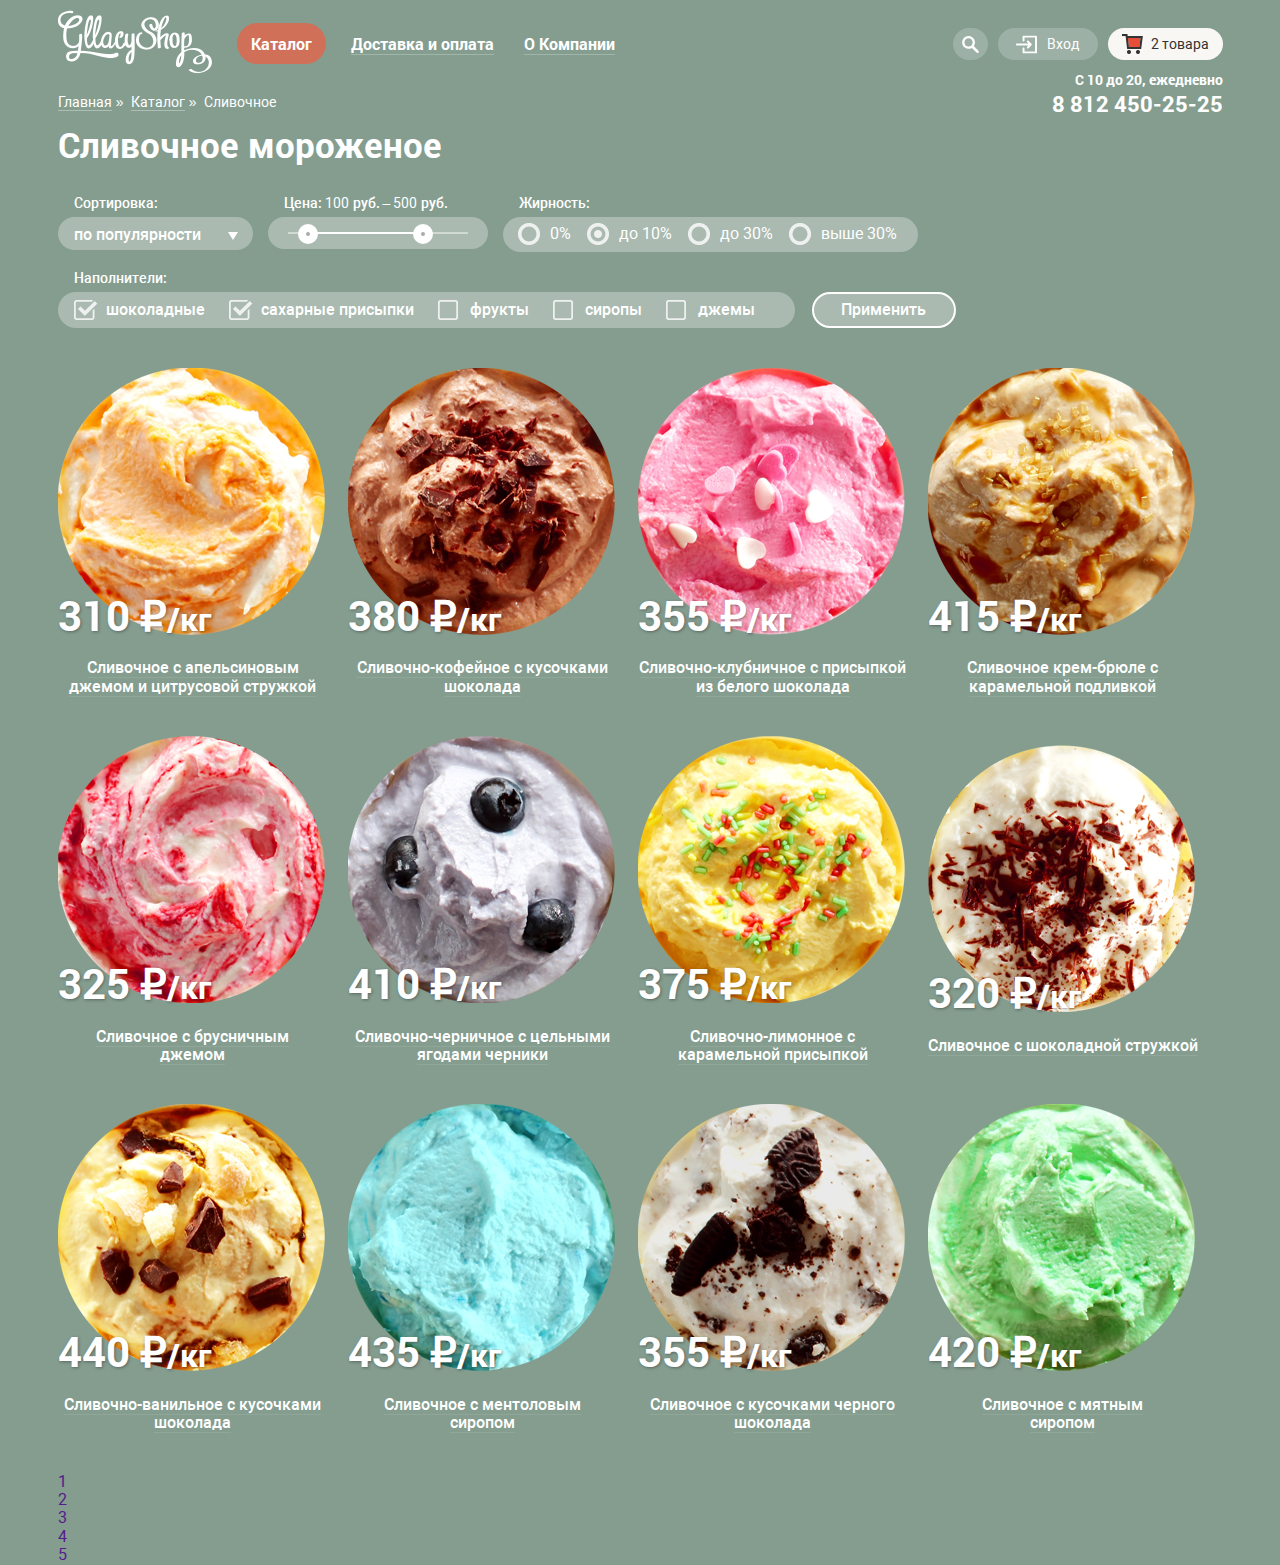
==== commit 413db3bd: "column ice cream" ====
--- a/catalog.html
+++ b/catalog.html
@@ -71,7 +71,8 @@
 										<li class="cart-list__items">
 											<div class="cart-list__remove"><img src="img/cart_close.svg" alt="Закрыть">
 											</div>
-											<div class="cart-list__img"><img src="img/cart-img_1.png" alt="Мороженое">
+											<div class="cart-list__img"><img src="img/cart-img_1.png" alt="Мороженое"
+													class="set-img">
 											</div>
 											<span class="cart-list__name">Пломбир с апельсиновым джемом</span>
 											<span class="cart-list__weight">1,5 кг х <span class="price">200
@@ -81,7 +82,8 @@
 										<li class="cart-list__items">
 											<div class="cart-list__remove"><img src="img/cart_close.svg" alt="Закрыть">
 											</div>
-											<div class="cart-list__img"><img src="img/cart-img_2.png" alt="Мороженое">
+											<div class="cart-list__img"><img src="img/cart-img_2.png" alt="Мороженое"
+													class="set-img">
 											</div>
 											<span class="cart-list__name">Клубничный пломбир с присыпкой <br> из белого
 												шоколада</span>
@@ -182,6 +184,130 @@
 					</div>
 				</form>
 			</div>
+			<div class="set">
+				<div class="set-container">
+					<section class="set-column-box">
+						<article class="set-item">
+							<div class="set-item__img">
+								<img src="img/06_1.png" alt="Мороженое" class="set-img">
+								<span class="set-item-price">310 ₽<span class="set-item-weight">/кг</span></span>
+							</div>
+							<a href="#" class="set-item__link">Сливочное с апельсиновым джемом и цитрусовой стружкой
+							</a>
+							<button class="set-item__btn">Быстрый просмотр</button>
+						</article>
+						<article class="set-item">
+							<div class="set-item__img">
+								<img src="img/06_2.png" alt="Мороженое" class="set-img">
+								<span class="set-item-price">380 ₽<span class="set-item-weight">/кг</span></span>
+							</div>
+							<a href="#" class="set-item__link">Сливочно-кофейное с кусочками шоколада
+							</a>
+							<button class="set-item__btn">Быстрый просмотр</button>
+						</article>
+						<article class="set-item">
+							<div class="set-item__img">
+								<img src="img/06_3.png" alt="Мороженое" class="set-img">
+								<span class="set-item-price">355 ₽<span class="set-item-weight">/кг</span></span>
+							</div>
+							<a href="#" class="set-item__link">Сливочно-клубничное с присыпкой из белого шоколада
+							</a>
+							<button class="set-item__btn">Быстрый просмотр</button>
+						</article>
+						<article class="set-item">
+							<div class="set-item__img">
+								<img src="img/06_4.png" alt="Мороженое" class="set-img">
+								<span class="set-item-price">415 ₽<span class="set-item-weight">/кг</span></span>
+							</div>
+							<a href="#" class="set-item__link">Сливочное крем-брюле с карамельной подливкой
+							</a>
+							<button class="set-item__btn">Быстрый просмотр</button>
+						</article>
+						<article class="set-item">
+							<div class="set-item__img">
+								<img src="img/06_5.png" alt="Мороженое" class="set-img">
+								<span class="set-item-price">325 ₽<span class="set-item-weight">/кг</span></span>
+							</div>
+							<a href="#" class="set-item__link">Сливочное с брусничным <br> джемом</a>
+							<button class="set-item__btn">Быстрый просмотр</button>
+						</article>
+						<article class="set-item">
+							<div class="set-item__img">
+								<img src="img/06_6.png" alt="Мороженое" class="set-img">
+								<span class="set-item-price">410 ₽<span class="set-item-weight">/кг</span></span>
+							</div>
+							<a href="#" class="set-item__link">Сливочно-черничное с цельными ягодами черники
+							</a>
+							<button class="set-item__btn">Быстрый просмотр</button>
+						</article>
+						<article class="set-item">
+							<div class="set-item__img">
+								<img src="img/06_7.png" alt="Мороженое" class="set-img">
+								<span class="set-item-price">375 ₽<span class="set-item-weight">/кг</span></span>
+							</div>
+							<a href="#" class="set-item__link">Сливочно-лимонное с карамельной присыпкой
+							</a>
+							<button class="set-item__btn">Быстрый просмотр</button>
+						</article>
+						<article class="set-item">
+							<div class="set-item__img">
+								<img src="img/06_8.png" alt="Мороженое" class="set-img">
+								<span class="set-item-price">320 ₽<span class="set-item-weight">/кг</span></span>
+							</div>
+							<a href="#" class="set-item__link">Сливочное с шоколадной стружкой
+							</a>
+							<button class="set-item__btn">Быстрый просмотр</button>
+						</article>
+						<article class="set-item">
+							<div class="set-item__img">
+								<img src="img/06_9.png" alt="Мороженое" class="set-img">
+								<span class="set-item-price">440 ₽<span class="set-item-weight">/кг</span></span>
+							</div>
+							<a href="#" class="set-item__link">Сливочно-ванильное с кусочками шоколада
+							</a>
+							<button class="set-item__btn">Быстрый просмотр</button>
+						</article>
+						<article class="set-item">
+							<div class="set-item__img">
+								<img src="img/06_10.png" alt="Мороженое" class="set-img">
+								<span class="set-item-price">435 ₽<span class="set-item-weight">/кг</span></span>
+							</div>
+							<a href="#" class="set-item__link">Сливочноe с ментоловым <br>сиропом
+							</a>
+							<button class="set-item__btn">Быстрый просмотр</button>
+						</article>
+						<article class="set-item">
+							<div class="set-item__img">
+								<img src="img/06_11.png" alt="Мороженое" class="set-img">
+								<span class="set-item-price">355 ₽<span class="set-item-weight">/кг</span></span>
+							</div>
+							<a href="#" class="set-item__link">Сливочное с кусочками черного шоколада
+							</a>
+							<button class="set-item__btn">Быстрый просмотр</button>
+						</article>
+						<article class="set-item">
+							<div class="set-item__img">
+								<img src="img/06_12.png" alt="Мороженое" class="set-img">
+								<span class="set-item-price">420 ₽<span class="set-item-weight">/кг</span></span>
+							</div>
+							<a href="#" class="set-item__link">Сливочное с мятным <br> сиропом
+							</a>
+							<button class="set-item__btn">Быстрый просмотр</button>
+						</article>
+					</section>
+					<div class="page-number-box">
+						<span class="page-left"></span>
+						<ul class="page-number">
+							<li class="page-number__item"><a href="" class="page-nubmer__link">1</a></li>
+							<li class="page-number__item"><a href="" class="page-nubmer__link">2</a></li>
+							<li class="page-number__item"><a href="" class="page-nubmer__link">3</a></li>
+							<li class="page-number__item"><a href="" class="page-nubmer__link">4</a></li>
+							<li class="page-number__item"><a href="" class="page-nubmer__link">5</a></li>
+						</ul>
+						<span class="page-right"></span>
+					</div>
+				</div>
+			</div>
 		</div>
 	</main>
 	<script src="js/catalog.js"></script>
--- a/css/style.css
+++ b/css/style.css
@@ -1053,6 +1053,10 @@
 		margin-right: 0;
 }
 
+.filter {
+		margin-bottom: 40px;
+}
+
 .filter__title {
 		margin-top: 13px;
 		margin-bottom: 30px;
@@ -1369,6 +1373,62 @@
 		opacity: 0.4;
 }
 
+.set-container {
+		display: flex;
+		flex-direction: column;
+}
+
+.set-column-box {
+		width: 100%;
+		display: flex;
+		justify-content: flex-start;
+		align-items: center;
+		flex-wrap: wrap;
+}
+
+.set-item {
+		width: 23.1759656652%;
+		margin-right: 20px;
+		margin-bottom: 40px;
+		text-align: center;
+}
+.set-item__img {
+		position: relative;
+		margin-bottom: 20px;
+		text-align: left;
+}
+.set-item__link {
+		color: #ffff;
+		font-weight: 500;
+		border-bottom: 1px solid #8fa699;
+}
+.set-item__btn {
+		display: none;
+}
+
+.set-item:last-child {
+		margin-right: 0;
+}
+
+.set-item-price {
+		position: absolute;
+		left: 0;
+		bottom: 0;
+		font-size: 2.63em;
+		font-weight: 700;
+		text-shadow: 1px 1px 3px rgba(49, 50, 53, 0.5);
+}
+
+.set-item-weight {
+		font-size: 0.76em;
+		font-weight: 700;
+		text-shadow: 1px 1px 3px rgba(49, 50, 53, 0.5);
+}
+
+.set-img {
+		max-width: 100%;
+}
+
 .footer-top-box {
 		position: relative;
 		width: 100%;
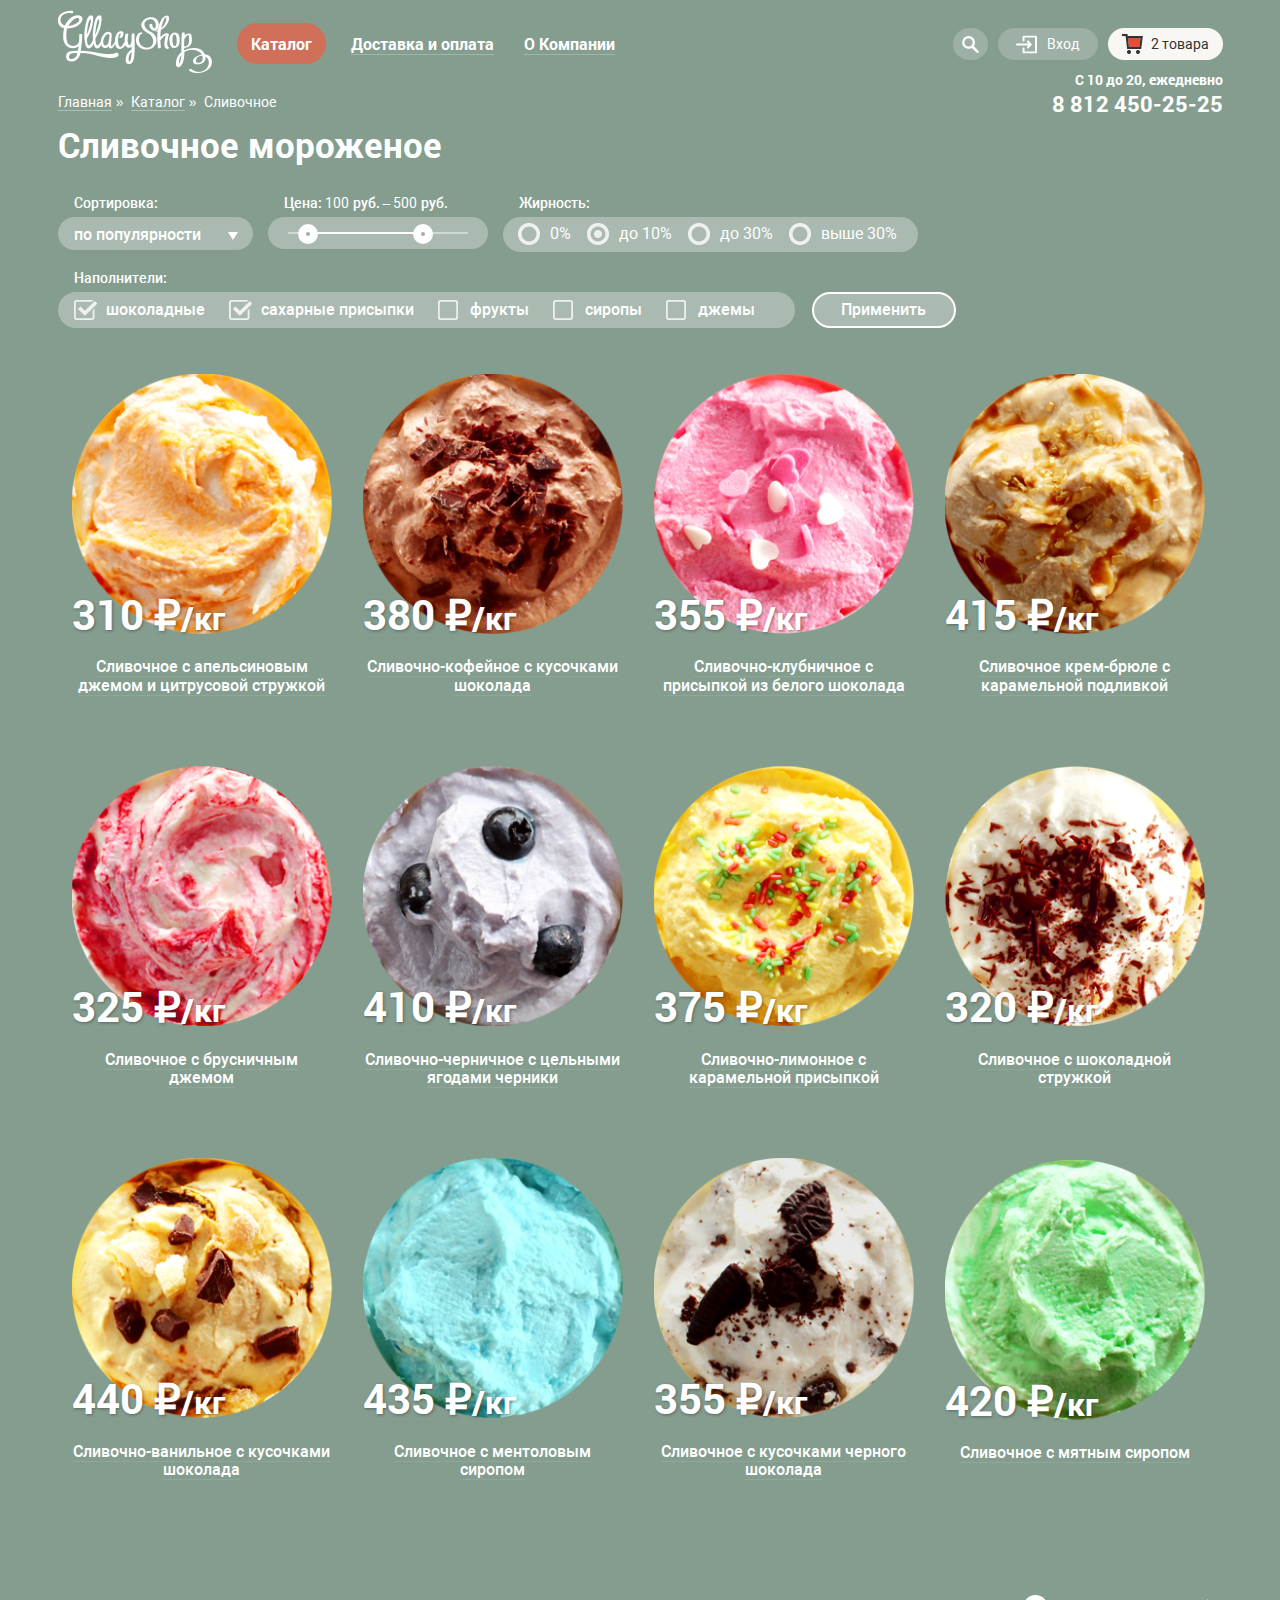
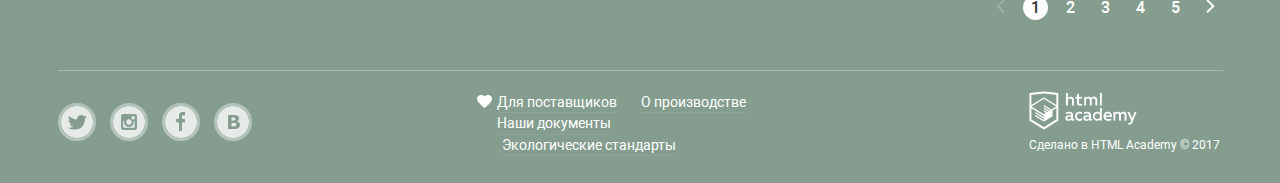
==== commit dbb921b7: "success" ====
--- a/catalog.html
+++ b/catalog.html
@@ -22,8 +22,7 @@
 					<li class="menu-left__item menu-left__submenu"><a href="#"
 							class="menu-left__link menu-left__active">Каталог</a>
 						<ul class="submenu">
-							<li class="submenu__item submenu__underline"><a href="#"
-									class="submenu__link submenu__active">Новинки
+							<li class="submenu__item submenu__underline"><a href="#" class="submenu__link submenu__active">Новинки
 								</a></li>
 							<li class="submenu__item"><a href="#" class="submenu__link ">Сливочное</a></li>
 							<li class="submenu__item"><a href="#" class="submenu__link ">Щербеты</a></li>
@@ -71,8 +70,7 @@
 										<li class="cart-list__items">
 											<div class="cart-list__remove"><img src="img/cart_close.svg" alt="Закрыть">
 											</div>
-											<div class="cart-list__img"><img src="img/cart-img_1.png" alt="Мороженое"
-													class="set-img">
+											<div class="cart-list__img"><img src="img/cart-img_1.png" alt="Мороженое" class="set-img">
 											</div>
 											<span class="cart-list__name">Пломбир с апельсиновым джемом</span>
 											<span class="cart-list__weight">1,5 кг х <span class="price">200
@@ -82,8 +80,7 @@
 										<li class="cart-list__items">
 											<div class="cart-list__remove"><img src="img/cart_close.svg" alt="Закрыть">
 											</div>
-											<div class="cart-list__img"><img src="img/cart-img_2.png" alt="Мороженое"
-													class="set-img">
+											<div class="cart-list__img"><img src="img/cart-img_2.png" alt="Мороженое" class="set-img">
 											</div>
 											<span class="cart-list__name">Клубничный пломбир с присыпкой <br> из белого
 												шоколада</span>
@@ -192,8 +189,10 @@
 								<img src="img/06_1.png" alt="Мороженое" class="set-img">
 								<span class="set-item-price">310 ₽<span class="set-item-weight">/кг</span></span>
 							</div>
-							<a href="#" class="set-item__link">Сливочное с апельсиновым джемом и цитрусовой стружкой
-							</a>
+							<p class="set-item__link-box">
+								<a href="#" class="set-item__link">Сливочное с апельсиновым джемом и цитрусовой стружкой
+								</a>
+							</p>
 							<button class="set-item__btn">Быстрый просмотр</button>
 						</article>
 						<article class="set-item">
@@ -201,8 +200,10 @@
 								<img src="img/06_2.png" alt="Мороженое" class="set-img">
 								<span class="set-item-price">380 ₽<span class="set-item-weight">/кг</span></span>
 							</div>
-							<a href="#" class="set-item__link">Сливочно-кофейное с кусочками шоколада
-							</a>
+							<p class="set-item__link-box">
+								<a href="#" class="set-item__link">Сливочно-кофейное с кусочками шоколада
+								</a>
+							</p>
 							<button class="set-item__btn">Быстрый просмотр</button>
 						</article>
 						<article class="set-item">
@@ -210,8 +211,10 @@
 								<img src="img/06_3.png" alt="Мороженое" class="set-img">
 								<span class="set-item-price">355 ₽<span class="set-item-weight">/кг</span></span>
 							</div>
-							<a href="#" class="set-item__link">Сливочно-клубничное с присыпкой из белого шоколада
-							</a>
+							<p class="set-item__link-box">
+								<a href="#" class="set-item__link">Сливочно-клубничное с присыпкой из белого шоколада
+								</a>
+							</p>
 							<button class="set-item__btn">Быстрый просмотр</button>
 						</article>
 						<article class="set-item">
@@ -219,8 +222,10 @@
 								<img src="img/06_4.png" alt="Мороженое" class="set-img">
 								<span class="set-item-price">415 ₽<span class="set-item-weight">/кг</span></span>
 							</div>
-							<a href="#" class="set-item__link">Сливочное крем-брюле с карамельной подливкой
-							</a>
+							<p class="set-item__link-box">
+								<a href="#" class="set-item__link">Сливочное крем-брюле с карамельной подливкой
+								</a>
+							</p>
 							<button class="set-item__btn">Быстрый просмотр</button>
 						</article>
 						<article class="set-item">
@@ -228,7 +233,9 @@
 								<img src="img/06_5.png" alt="Мороженое" class="set-img">
 								<span class="set-item-price">325 ₽<span class="set-item-weight">/кг</span></span>
 							</div>
-							<a href="#" class="set-item__link">Сливочное с брусничным <br> джемом</a>
+							<p class="set-item__link-box">
+								<a href="#" class="set-item__link">Сливочное с брусничным джемом</a>
+							</p>
 							<button class="set-item__btn">Быстрый просмотр</button>
 						</article>
 						<article class="set-item">
@@ -236,8 +243,10 @@
 								<img src="img/06_6.png" alt="Мороженое" class="set-img">
 								<span class="set-item-price">410 ₽<span class="set-item-weight">/кг</span></span>
 							</div>
-							<a href="#" class="set-item__link">Сливочно-черничное с цельными ягодами черники
-							</a>
+							<p class="set-item__link-box">
+								<a href="#" class="set-item__link">Сливочно-черничное с цельными ягодами черники
+								</a>
+							</p>
 							<button class="set-item__btn">Быстрый просмотр</button>
 						</article>
 						<article class="set-item">
@@ -245,8 +254,10 @@
 								<img src="img/06_7.png" alt="Мороженое" class="set-img">
 								<span class="set-item-price">375 ₽<span class="set-item-weight">/кг</span></span>
 							</div>
-							<a href="#" class="set-item__link">Сливочно-лимонное с карамельной присыпкой
-							</a>
+							<p class="set-item__link-box">
+								<a href="#" class="set-item__link">Сливочно-лимонное с карамельной присыпкой
+								</a>
+							</p>
 							<button class="set-item__btn">Быстрый просмотр</button>
 						</article>
 						<article class="set-item">
@@ -254,8 +265,10 @@
 								<img src="img/06_8.png" alt="Мороженое" class="set-img">
 								<span class="set-item-price">320 ₽<span class="set-item-weight">/кг</span></span>
 							</div>
-							<a href="#" class="set-item__link">Сливочное с шоколадной стружкой
-							</a>
+							<p class="set-item__link-box">
+								<a href="#" class="set-item__link">Сливочное с шоколадной стружкой
+								</a>
+							</p>
 							<button class="set-item__btn">Быстрый просмотр</button>
 						</article>
 						<article class="set-item">
@@ -263,8 +276,10 @@
 								<img src="img/06_9.png" alt="Мороженое" class="set-img">
 								<span class="set-item-price">440 ₽<span class="set-item-weight">/кг</span></span>
 							</div>
-							<a href="#" class="set-item__link">Сливочно-ванильное с кусочками шоколада
-							</a>
+							<p class="set-item__link-box">
+								<a href="#" class="set-item__link">Сливочно-ванильное с кусочками шоколада
+								</a>
+							</p>
 							<button class="set-item__btn">Быстрый просмотр</button>
 						</article>
 						<article class="set-item">
@@ -272,8 +287,10 @@
 								<img src="img/06_10.png" alt="Мороженое" class="set-img">
 								<span class="set-item-price">435 ₽<span class="set-item-weight">/кг</span></span>
 							</div>
-							<a href="#" class="set-item__link">Сливочноe с ментоловым <br>сиропом
-							</a>
+							<p class="set-item__link-box">
+								<a href="#" class="set-item__link">Сливочноe с ментоловым сиропом
+								</a>
+							</p>
 							<button class="set-item__btn">Быстрый просмотр</button>
 						</article>
 						<article class="set-item">
@@ -281,8 +298,10 @@
 								<img src="img/06_11.png" alt="Мороженое" class="set-img">
 								<span class="set-item-price">355 ₽<span class="set-item-weight">/кг</span></span>
 							</div>
-							<a href="#" class="set-item__link">Сливочное с кусочками черного шоколада
-							</a>
+							<p class="set-item__link-box">
+								<a href="#" class="set-item__link">Сливочное с кусочками черного шоколада
+								</a>
+							</p>
 							<button class="set-item__btn">Быстрый просмотр</button>
 						</article>
 						<article class="set-item">
@@ -290,26 +309,59 @@
 								<img src="img/06_12.png" alt="Мороженое" class="set-img">
 								<span class="set-item-price">420 ₽<span class="set-item-weight">/кг</span></span>
 							</div>
-							<a href="#" class="set-item__link">Сливочное с мятным <br> сиропом
-							</a>
+							<p class="set-item__link-box">
+								<a href="#" class="set-item__link">Сливочное с мятным сиропом
+								</a>
+							</p>
 							<button class="set-item__btn">Быстрый просмотр</button>
 						</article>
 					</section>
 					<div class="page-number-box">
-						<span class="page-left"></span>
 						<ul class="page-number">
-							<li class="page-number__item"><a href="" class="page-nubmer__link">1</a></li>
-							<li class="page-number__item"><a href="" class="page-nubmer__link">2</a></li>
-							<li class="page-number__item"><a href="" class="page-nubmer__link">3</a></li>
-							<li class="page-number__item"><a href="" class="page-nubmer__link">4</a></li>
-							<li class="page-number__item"><a href="" class="page-nubmer__link">5</a></li>
+							<li class="page-number__item"><a href="#" class="page-number__page-left"><img src="img/arrow-left.svg"
+										alt="стрелка влево"></a></li>
+							<li class="page-number__item page-number__item-active"><a href="#"
+									class="page-number__link page-number__link-active">1</a></li>
+							<li class="page-number__item"><a href="#" class="page-number__link">2</a></li>
+							<li class="page-number__item"><a href="#" class="page-number__link">3</a></li>
+							<li class="page-number__item"><a href="#" class="page-number__link">4</a></li>
+							<li class="page-number__item"><a href="#" class="page-number__link">5</a></li>
+							<li class="page-number__item"><a href="#" class="page-number__page-right"><img src="img/arrow-right.svg"
+										alt="стрелка вправо"></a></li>
 						</ul>
-						<span class="page-right"></span>
 					</div>
 				</div>
 			</div>
 		</div>
 	</main>
+	<footer class="footer">
+		<div class="footer-down">
+			<div class="wrap">
+				<div class="footer-down-box">
+					<ul class="footer-down-container">
+						<li class="footer-down-container__social">
+							<a href="#" class="footer-down-container__social-link footer-down-container__social-tw"></a>
+							<a href="#" class="footer-down-container__social-link footer-down-container__social-inst"></a>
+							<a href="#" class="footer-down-container__social-link footer-down-container__social-fb"></a>
+							<a href="#" class="footer-down-container__social-link footer-down-container__social-vk"></a>
+						</li>
+						<li class="footer-down-container__link">
+							<a href="#" class="footer-down-container__link-item">Для поставщиков</a>
+							<a href="#" class="footer-down-container__link-item">О производстве
+							</a>
+							<a href="#" class="footer-down-container__link-item">Наши документы</a>
+							<a href="#" class="footer-down-container__link-item">Экологические стандарты</a>
+						</li>
+						<li class="footer-down-container__logo">
+							<a href="#" class="footer-down-container__logo-link"><img src="img/footer-logo_htmlacademy.svg"
+									alt="Логотип"></a>
+							<a href="#" class="footer-down-container__logo-link"><span>Сделано в HTML Academy © 2017</span></a>
+						</li>
+					</ul>
+				</div>
+			</div>
+		</div>
+	</footer>
 	<script src="js/catalog.js"></script>
 </body>
 
--- a/css/style.css
+++ b/css/style.css
@@ -1376,10 +1376,12 @@
 .set-container {
 		display: flex;
 		flex-direction: column;
+		border-bottom: 1px solid rgba(248, 247, 244, 0.3);
 }
 
 .set-column-box {
 		width: 100%;
+		margin-bottom: 50px;
 		display: flex;
 		justify-content: flex-start;
 		align-items: center;
@@ -1387,10 +1389,13 @@
 }
 
 .set-item {
-		width: 23.1759656652%;
-		margin-right: 20px;
-		margin-bottom: 40px;
+		position: relative;
+		width: 22.3175965665%;
+		margin-right: 3px;
+		margin-bottom: -30px;
+		padding: 6px 14px 80px 14px;
 		text-align: center;
+		cursor: pointer;
 }
 .set-item__img {
 		position: relative;
@@ -1402,12 +1407,66 @@
 		font-weight: 500;
 		border-bottom: 1px solid #8fa699;
 }
+.set-item__link:hover {
+		color: #ffbc9e;
+}
+.set-item__link:active {
+		color: #ffbc9e;
+		border-bottom: none;
+}
+.set-item__link-box {
+		margin-bottom: 15px;
+}
 .set-item__btn {
 		display: none;
+		width: 76.9230769231%;
+		margin: 0 auto;
+		padding: 13px 15px;
+		color: #fefefe;
+		font-size: 1.12em;
+		font-weight: 700;
+		line-height: 1em;
+		text-align: center;
+		background-color: #e84d37;
+		background-image: linear-gradient(to top, #e74a35 0%, #f26843 100%);
+		box-shadow: 0 1px 2px #ac1000;
+		border: none;
+		outline: none;
+		border-radius: 25px;
+		transition: all 0.5s ease-in;
+		cursor: pointer;
+}
+.set-item__btn:hover {
+		box-shadow: 0 2px 2px #ac1000;
+		background-image: linear-gradient(to top, #f17d64 0%, #f26843 100%);
+}
+.set-item__btn:active {
+		box-shadow: inset 0 2px 2px #942718;
+		background-image: linear-gradient(to top, #f26843 0%, #e74a35 100%);
+		transition: all 0.5s ease-in;
+}
+
+.set-item:hover {
+		background-color: rgba(248, 247, 244, 0.2);
+		box-shadow: 0 20px 20px rgba(0, 0, 0, 0.4);
+		border-radius: 10px;
+		z-index: 3;
+}
+
+.set-item:hover .set-item__btn {
+		display: block;
+		position: absolute;
+		bottom: 5%;
+		left: 11%;
 }
 
 .set-item:last-child {
 		margin-right: 0;
+		padding-bottom: 81px;
+}
+
+.set-item:last-child .set-item__link-box {
+		margin-bottom: 30px;
 }
 
 .set-item-price {
@@ -1427,6 +1486,53 @@
 
 .set-img {
 		max-width: 100%;
+}
+
+.page-number {
+		display: flex;
+		justify-content: flex-end;
+		align-items: center;
+		margin-bottom: 50px;
+}
+.page-number__item {
+		width: 25px;
+		height: 25px;
+		margin-right: 10px;
+		text-align: center;
+		cursor: pointer;
+		border-radius: 50%;
+}
+.page-number__item:not(:first-child):not(:last-child):hover {
+		background-color: #fff;
+}
+.page-number__item:hover .page-number__link {
+		color: #323232;
+}
+.page-number__item:active {
+		background-color: rgba(248, 247, 244, 0.2);
+}
+.page-number__item:last-child {
+		margin-right: 0;
+}
+.page-number__item-active {
+		background-color: #fff;
+}
+.page-number__page-left {
+		vertical-align: sub;
+		opacity: 0.2;
+}
+.page-number__link {
+		color: #ffffff;
+		font-weight: 500;
+		vertical-align: sub;
+		cursor: pointer;
+}
+.page-number__link-active {
+		color: #323232;
+		vertical-align: sub;
+}
+.page-number__page-right {
+		vertical-align: sub;
 }
 
 .footer-top-box {
